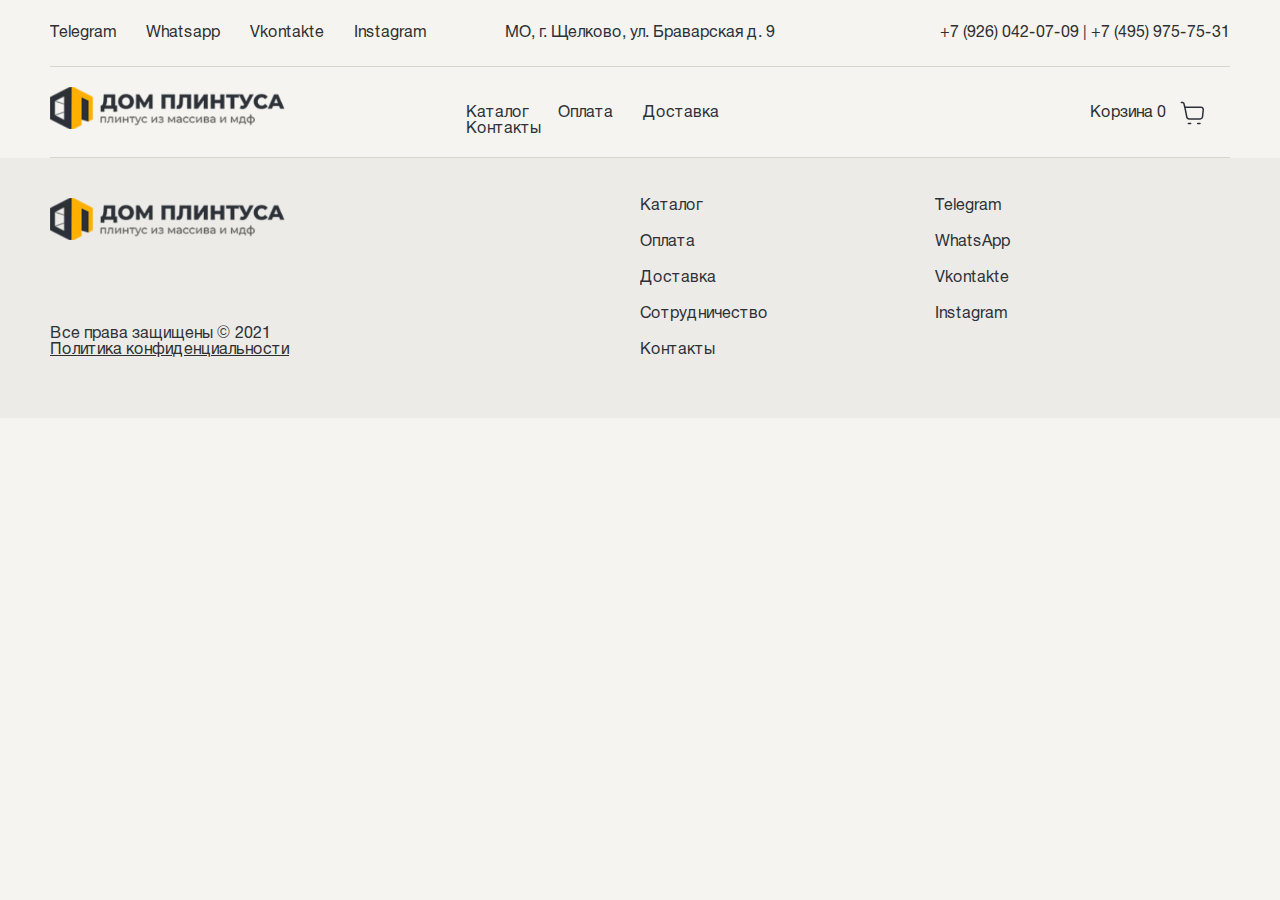
==== basket.html @ 329b051c "Начало верстки страницы корзины" ====
<!DOCTYPE html>
<html lang="ru">
<head>
    <meta charset="UTF-8">
    <meta http-equiv="X-UA-Compatible" content="IE=edge">
    <meta name="viewport" content="width=device-width, initial-scale=1.0">
    <title>Каталог</title>

    <link rel="stylesheet" href="style.css"/>

</head>
<body>

<div class="loader-frame __loading">
    <div class="loader-body">
        <div>
            <svg class="filter" version="1.1">
                <defs>
                    <filter id="gooeyness">
                        <feGaussianBlur in="SourceGraphic" stdDeviation="10" result="blur" />
                        <feColorMatrix in="blur" mode="matrix"
                            values="1 0 0 0 0  0 1 0 0 0  0 0 1 0 0  0 0 0 20 -10" result="gooeyness" />
                        <feComposite in="SourceGraphic" in2="gooeyness" operator="atop" />
                    </filter>
                </defs>
            </svg>
            <div class="dots">
                <div class="dot mainDot"></div>
                <div class="dot"></div>
                <div class="dot"></div>
                <div class="dot"></div>
                <div class="dot"></div>
            </div>
        </div>
    </div>
</div>

<div class = "overlay"></div>

<div class="popup popup-sale">
    <a class="close1" href="#"></a>
    <div id = "form">
        <p class="head">Купить в один клик</p>
        <div class="wrap">
            <div class="left">
                <p class="remark">Заполните данные для заказа</p>
                <form action="" method = "POST">
                    <input type="text" placeholder="Имя*"/>
                    <input type="text" placeholder="E-mail*"/>
                    <input type="text" class = "phone" placeholder="Телефон*"/>
                    <textarea placeholder="Сообщение"></textarea>
                    <label id = "checklabel" for="check">
                        <input id = "check" type="checkbox" />
                        <p>*Я согласен на обработку персональных данных</p>
                    </label>
                    <a id = "saleOneClick" href="javascript:void(0);" class = "submit">Купить в 1 клик</a>
                </form>
            </div>
            <div class="right">
                <img id = "rotate1" class = "circle" src="images/circle1.svg" alt=""/>
                <div class="card">
                    <img src="images/tovar.jpg" alt=""/>
                    <p class="name">Плинтус из дуба венера</p>
                    <p class="price">От 550,00 Р</p>
                </div>
            </div>
        </div>
    </div>
    <div id = "confirm">
        <div class="wrap">
            <div class="left">
                <p class="head">Заявка принята</p>
                <p class="remark">Заполните данные для заказа</p>
            </div>
            <div class="right">
                <img id = "rotate2" class = "circle" src="images/circle1.svg" alt=""/>
                <div class="card">
                    <img src="images/tovar.jpg" alt=""/>
                    <p class="name">Плинтус из дуба венера</p>
                    <p class="price">От 550,00 Р</p>
                </div>
            </div>
        </div>    
    </div>
</div>

<div class="float__menu">
    <div class="top">
        <div class="left">
            <a href="/" class="logo"></a>
        </div>    
        <div class="right">
            <div class="smallBasket">
                <a href=""><span id = "basketCnt1" class = "basketCnt">0</span></a>
            </div>
            <button id = "hideMenu" class = "menu__mob"></button>
        </div>
    </div>
    <div class="bottom">
        <ul>
            <li><a href="">Каталог</a></li>
            <li><a href="">Оплата</a></li>
            <li><a href="">Доставка</a></li>
            <li><a href="">Контакты</a></li>
        </ul>
        <ul>
            <li><a href="">Telegram</a></li>
            <li><a href="">WhatsApp</a></li>
            <li><a href="">Vkontakte</a></li>
            <li><a href="">Instagram</a></li>
        </ul>
        <div class="contacts">
            <p>МО, г. Щелково, ул. Браварская д. 9</p>
            <a href="tel:+79260420709">+7 (926) 042-07-09</a>
            <a href="tel:+74959757531">+7 (495) 975-75-31</a>
        </div>
    </div>
</div>

<header class="header">
    <div class="top">
        <div class="container">
            <div class="left">
                <ul>
                    <li><a href="">Telegram</a></li>
                    <li><a href="">Whatsapp</a></li>
                    <li><a href="">Vkontakte</a></li>
                    <li><a href="">Instagram</a></li>
                </ul>
            </div>
            <div class="center">
                <p>МО, г. Щелково, ул. Браварская д. 9</p>
            </div>
            <div class="right">
                <p><a href="tel:+79260420709">+7 (926) 042-07-09</a>  |  <a href = "tel:+74959757531">+7 (495) 975-75-31</a></p>
            </div>
        </div>
    </div>
    <div class="bottom">
        <div class="container">
            <div class="left"><a href="/"></a></div>
            <div class="center">
                <ul>
                    <li><a href="">Каталог</a></li>
                    <li><a href="">Оплата</a></li>
                    <li><a href="">Доставка</a></li>
                    <li><a href="">Контакты</a></li>
                </ul>
            </div>
            <div class="right">
                <button id = "showMenu" class = "menu__mob"></button>
                <div class="smallBasket">
                    <a href=""><span class = "basketAnc">Корзина</span> <span id = "basketCnt" class = "basketCnt">0</span></a>
                </div>
            </div>
        </div>
    </div>
</header>   

<footer class="footer">
    <div class="container">
        <div class="left">
            <a class = "logo" href=""></a>
            <p>Все права защищены &copy; 2021<a href = "">Политика конфиденциальности</a></p>
        </div>
        <div class="right">
            <ul>
                <li><a href="">Каталог</a></li>
                <li><a href="">Оплата</a></li>
                <li><a href="">Доставка</a></li>
                <li><a href="">Сотрудничество</a></li>
                <li><a href="">Контакты</a></li>
            </ul>
            <ul>
                <li><a href="">Telegram</a></li>
                <li><a href="">WhatsApp</a></li>
                <li><a href="">Vkontakte</a></li>
                <li><a href="">Instagram</a></li>
            </ul>
        </div>
    </div>
</footer>

<script type = "text/javascript">
    const btnShow = document.getElementById('showMenu')
    const btnHide = document.getElementById('hideMenu')
    const menu = document.querySelector('.float__menu')

    btnShow.addEventListener('click',function(){
        menu.style.left = '0'
    })

    btnHide.addEventListener('click',function(){
        menu.style.left = '-100%'
    })
    /*--------------------------------------------*/

    window.addEventListener("load", function () {
        document.querySelector('.loader-frame').classList.remove('__loading')
    })


</script>

</body>
</html>
---- style.css ----
@font-face{font-family:'HelveticaNeueCyrRoman';src:url(fonts/HelveticaNeueCyr-Roman.eot);src:local('HelveticaNeueCyrRoman'),url(fonts/HelveticaNeueCyr-Roman.eot?#iefix) format('embedded-opentype'),url(fonts/HelveticaNeueCyr-Roman.woff) format('woff'),url(fonts/HelveticaNeueCyr-Roman.ttf) format('truetype');font-weight:500;font-style:normal;font-display:swap}*{margin:0;padding:0}button:focus,input:focus,select,textarea:focus{outline:0}a,abbr,acronym,address,applet,article,aside,audio,big,blockquote,body,canvas,caption,center,cite,code,dd,del,details,dfn,div,dl,dt,em,embed,fieldset,figcaption,figure,footer,form,h1,h2,h3,h4,h5,h6,header,hgroup,html,i,iframe,img,ins,kbd,label,legend,li,mark,menu,nav,object,ol,output,p,pre,q,ruby,s,samp,section,small,span,strike,strong,sub,summary,table,tbody,td,tfoot,th,thead,time,tr,tt,u,ul,var,video{margin:0;padding:0;border:0;font:inherit;vertical-align:baseline;text-shadow:none}body{line-height:1;font-family:'HelveticaNeueCyrRoman';color:#2c3138;font-size:14px;background-color:#f5f4f0}.catalog .wrap .left .filterItem .mwrap label.active a,.offer .right img,article,aside,details,figcaption,figure,footer,header,hgroup,menu,nav,section{display:block}a,blockquote,button,div,img,input,select,textarea{box-sizing:border-box}a,a:hover{color:#2f2f2f;text-decoration:none}ol,ul{list-style:none}blockquote,q{quotes:none}blockquote:after,blockquote:before,q:after,q:before{content:none}table{border-collapse:collapse;border-spacing:0}.clear{clear:both}.container,.loader-frame{overflow:hidden;width:100%}.container{max-width:1340px;margin:0 auto;position:relative}.loader-frame.__loading{opacity:1;visibility:visible}.loader-frame{opacity:0;visibility:hidden;position:fixed;top:0;left:0;z-index:9999;height:100vh;transition:.25s opacity,.25s visibility}.loader-body{width:100%;height:100%;display:flex;align-items:center;justify-content:center;background-color:#273142}.filter{position:absolute;visibility:hidden}.loader-body .dots{-webkit-filter:url(#gooeyness);filter:url(#gooeyness);padding:30px}.dots{flex-grow:1;border-bottom:2px dotted #273142;margin:0 2px}.dot:first-child{-webkit-animation:FirstDot 3s infinite;animation:FirstDot 3s infinite}.dot{background:#fff;border-radius:50%;display:inline-block;margin:0 10px;width:32px;height:32px}.dot:nth-child(2){-webkit-animation:SecondDot 3s infinite;animation:SecondDot 3s infinite}.dot:nth-child(3){-webkit-animation:ThirdDot 3s infinite;animation:ThirdDot 3s infinite}.dot:nth-child(4){-webkit-animation:FourthDot 3s infinite;animation:FourthDot 3s infinite}.dot:nth-child(5){-webkit-animation:FifthDot 3s infinite;animation:FifthDot 3s infinite}.header{padding:0 50px}.header .top{padding:25px 0;border-bottom:1px solid #d9d6c9}.header .bottom .center,.header .bottom .left,.header .bottom .right,.header .top .center,.header .top .left,.header .top .right{float:left;width:33.33333333%}.header .top .left ul{overflow:hidden}.header .bottom .center ul li,.header .top .left ul li{float:left;margin-right:30px}.header .bottom .center ul li:last-child,.header .top .left ul li:last-child,.section__2 .left .reviews ul li:last-child{margin-right:0}.header .top .left ul li a,.header .top .right p a,.popup .wrap .left .label p{font-size:16px}.header .top .center p{font-size:16px;text-align:center}.header .top .right p{float:right;font-size:16px}.header .bottom{padding:20px 0;border-bottom:1px solid #d9d6c9}.float__menu .top .left a,.footer .left .logo,.header .bottom .left a,.header .bottom .right button{display:block;width:235px;height:42px;background-image:url(images/logo.svg);background-repeat:no-repeat;background-size:cover}.header .bottom .center ul{overflow:hidden;width:348px;margin:18px auto 0}.footer .right ul li a,.header .bottom .center ul li a{font-size:16px;color:#2c3138}.footer .left p a,.footer .right ul li a:hover,.header .bottom .center ul li a:hover{text-decoration:underline}.header .bottom .right .smallBasket{float:right;margin-top:14px;margin-right:25px}.float__menu .top .right .smallBasket a,.header .bottom .right .smallBasket a{display:block;font-size:16px;background-image:url(images/basket.svg);background-repeat:no-repeat;background-position:right center;padding:4px 39px 4px 0}.header .bottom .right button{display:none;float:right;width:23px;height:16px;background-image:url(images/menu.svg);border:0;margin-top:4px;cursor:pointer}.footer{padding:40px 50px;background-color:#ecebe7}.footer .left,.footer .right,.footer .right ul{float:left;width:50%}.footer .left .logo{margin-bottom:86px}.footer .left p{color:#2c3138;font-size:16px}.footer .left p a{display:block}.footer .left p a:hover{text-decoration:none}.footer .right{overflow:hidden}.footer .right ul li{margin-bottom:20px}.float__menu{position:fixed;z-index:100;width:100%;height:100%;background-color:#f5f4f0;padding:0 15px;transition-property:left;transition-duration:.3s;left:-100%}.float__menu .top{padding:15px 0;border-bottom:1px solid #d9d6c9;overflow:hidden}.float__menu .top .left{float:left}.float__menu .top .left a{width:142px;height:25px}.float__menu .top .right{float:right;overflow:hidden}.float__menu .top .right .smallBasket{float:left;margin-right:32px}.float__menu .top .right .smallBasket a{width:25px;height:21px;position:relative}.float__menu .top .right .smallBasket a .basketCnt{display:block;position:absolute;width:12px;height:12px;border-radius:50%;background-color:#ffaf00;font-size:12px;text-align:center;line-height:12px;top:0;right:0}.float__menu .top .right .menu__mob{display:block;float:right;width:15px;height:15px;background-image:url(images/cross.svg);background-size:cover;background-color:unset;border:0;margin-top:4px;cursor:pointer}.float__menu .bottom{padding:5px 0}.float__menu .bottom ul{padding:25px 0;border-bottom:1px solid #d9d6c9}.float__menu .bottom ul li{margin-bottom:25px}.catalog .head .sort ul li:last-child,.catalog .wrap .right .list .item .prop li:last-child,.float__menu .bottom ul li:last-child{margin-bottom:0}.float__menu .bottom .contacts{margin-top:25px;padding-left:0}.float__menu .bottom .contacts p{margin-bottom:22px}.float__menu .bottom .contacts a{display:block;margin-bottom:22px}.section__1{padding:60px 0 139px}.section__1 .top{margin-bottom:27px;padding:0 50px}.section__1 .top h1,.section__2 .left h2{text-transform:uppercase;font-size:70px;font-weight:600;margin-bottom:26px}.section__1 .top .painting{float:right;overflow:hidden}.section__1 .top .painting p{float:left;font-size:24px;margin-right:65px;margin-top:16px}.section__1 .top .painting a,.section__3 .item .wrap .right a{display:block;float:left;font-weight:700;font-size:24px;padding:20px 0 20px 82px;position:relative}.section__1 .top .painting a:before,.section__2 .right .goto:before{content:"";background-image:url(images/toright.svg);background-repeat:no-repeat;background-position:center;width:62px;height:62px;border-radius:50%;left:0;top:0;position:absolute;transition:.3s all;border:1px solid #2c3138}.offer .left a:hover:before,.popup .wrap .left .submit:hover:before,.section__1 .top .painting a:hover:before,.section__2 .right .goto:hover:before,.section__3 .item .wrap .right a:hover:before{background-image:url(images/totop.svg);transform:rotate(-45deg);-webkit-transform:rotate(-45deg);-moz-transform:rotate(-45deg);-ms-transform:rotate(-45deg);-o-transform:rotate(-45deg);border:1px solid #ffaf00;background-color:#ffaf00}.section__1 .bottom{overflow:hidden;padding:0 50px}.label,.section__1 .bottom .left,.section__2 .left .reviews{overflow:hidden}.section__1 .bottom .left .item{float:left;padding-right:50px}.buttons a,.catalog .wrap .right .list .item img,.section__1 .bottom .left .item img,.section__2 .right .wrap img,.section__3 .item .wrap .left img{display:block;width:100%}.section__1 .bottom .left .item.item1{width:30%}.section__1 .bottom .left .item.item2{width:20%}.section__1 .bottom .left .item.item3{width:50%;padding-right:0}.label{font-size:16px;text-transform:uppercase;position:relative;background-image:url(images/grayline.svg);background-repeat:no-repeat;background-position:200px center;background-size:0 1px;transition:2.5s all;margin-bottom:80px}.section__2{margin-bottom:120px}.section__2 .left{float:left;width:50%;padding-right:35px}.section__2 .left h2{font-size:48px;margin-bottom:50px}.section__2 .left p{font-size:18px;line-height:1.5;margin-bottom:40px}.section__2 .left .reviews ul{margin-right:15px;overflow:hidden;float:left;margin-top:5px}.section__2 .left .reviews ul li{float:left;width:22px;height:22px;margin-right:8px;background-image:url(images/star.svg);background-repeat:no-repeat;background-size:cover}.section__2 .left .reviews .count{float:left;width:35px;height:35px;border:1px solid #2c3138;border-radius:50%;text-align:center;font-size:16px;font-weight:600;line-height:34px;margin-right:15px}.section__2 .left .reviews .creviews{float:left;font-size:16px;margin-top:6px}.section__2 .right{float:left;width:50%;padding-left:100px}.section__2 .right .wrap{position:relative;margin-bottom:40px}.section__2 .right .wrap .shadow{position:absolute;z-index:10;width:100%;height:100%;background:#2c3138;opacity:.3}.section__2 .right .wrap .play{width:86px;height:86px;display:block;top:50%;margin-top:-43px;left:50%;margin-left:-43px;position:absolute;z-index:11;background-color:#fff;font-size:14px;border-radius:50%;text-align:center;line-height:86px;transition:.5s all}.section__2 .right .wrap .play:hover{background-color:#ffaf00;text-decoration:underline}.section__2 .right .goto{display:block;float:left;font-weight:700;font-size:24px;padding:20px 0 20px 82px;position:relative;width:240px}.section__2,.section__3{padding:0 50px}.section__3 .item{overflow:hidden;margin-bottom:120px}.catalog .head h1,.section__2 .right .wrap .play,.section__3 .item h3{text-transform:uppercase;font-weight:700}.section__3 .item h3{margin-bottom:70px;font-size:48px}.section__3 .item .wrap{display:flex;flex-wrap:wrap}.section__3 .item .wrap .left{order:1;display:flex;width:50%}.section__3 .item .wrap .right{order:2;display:flex-root;width:50%;padding-left:290px}.section__3 .item .wrap .right .text{font-size:18px;line-height:1.5;margin-bottom:20px}.contacts .left .phone,.section__3 .item .wrap .right .price{font-weight:700;font-size:18px;margin-bottom:50px}.popup .wrap .left .submit:before,.section__3 .item .wrap .right a:before{content:"";background-image:url(images/toright.svg);background-repeat:no-repeat;background-position:center;width:62px;height:62px;border-radius:50%;left:0;top:0;position:absolute;transition:.3s all;border:1px solid #2c3138}.section__3 .item .wrap.wrap__revert .left{order:2;padding-left:114px}.section__3 .item .wrap.wrap__revert .right{order:1;padding-left:0;padding-right:290px}.contacts{padding-bottom:80px}.contacts .left{float:left;width:50%;position:relative;padding-left:275px}.contacts .left .phone{display:block;margin-bottom:21px}.contacts .left .email{font-size:18px;margin-top:33px;display:block;margin-bottom:12px}.contacts .left .addr{font-size:18px;margin-bottom:3px}.contacts .left .time{font-size:18px}.contacts .left .float__block{margin-top:166px;width:350px;height:200px;position:relative;padding:17px 0;left:-275px}.contacts .left .float__block .img{height:100%;position:relative;z-index:1;display:block}.contacts .left .float__block .circle{position:absolute;right:0;z-index:0;top:0;display:block}.contacts .right,.popup .wrap .left{float:left;width:50%}.contacts .right div{height:573px}.buttons{padding:80px 50px}.buttons a{width:270px;text-align:center;padding:10px 0;color:#fff;background-color:#ffaf00}.overlay,.popup{display:none;width:100%;z-index:999}.overlay{height:100%;background:rgba(0,0,0,.6);position:fixed;top:0}.popup{max-width:1170px;top:100px;left:100px;background-color:#f5f4f0;position:absolute;padding:74px 50px}.popup .head{font-size:36px;text-transform:uppercase;font-weight:700;margin-bottom:15px}.popup .remark{font-size:18px;margin-bottom:62px}.popup .wrap{overflow:hidden}.popup .wrap .left{padding-right:100px}.popup .wrap .left input[type=text]{display:block;width:100%;border:0;border-bottom:1px solid #000;padding:15px 0;font-size:16px;background-color:unset}.popup .wrap .left input[type=checkbox]{display:none}.popup .wrap .left textarea{padding:15px 0;border:0;background-color:unset;font-size:16px;font-family:'HelveticaNeueCyrRoman';resize:none;height:90px;border-bottom:1px solid #000;margin-bottom:20px;width:100%}.popup .wrap .left .label{display:block;padding-left:37px;cursor:pointer}.offer .left a,.popup .wrap .left .submit{display:block;float:left;font-weight:700;font-size:24px;padding:20px 0 20px 82px;position:relative}.popup .wrap .right{width:50%;float:left;overflow:hidden;position:relative;padding-top:70px;padding-bottom:70px}.popup .wrap .right .card{width:312px;float:right;position:relative;z-index:1}.popup .wrap .right .card img{display:block;width:100%;margin-bottom:20px}.popup .wrap .right .card .name{font-size:14px;text-transform:uppercase;margin-bottom:8px}.popup .wrap .right .card .price{font-weight:700;font-size:16px}.popup .wrap .right .circle{position:absolute;left:125px;z-index:0;top:142px;display:block}#checklabel,.popup .close1{display:block;background-repeat:no-repeat;cursor:pointer}#checklabel{padding-left:37px;background-position:left center;margin-bottom:40px;background-image:url(images/uncheck.svg)}#checklabel p{padding:3px 0}#checklabel.checked{background-image:url(images/check.svg)}.popup .close1{position:absolute;background-image:url(images/close.svg);background-size:cover;background-color:unset;border:0;top:42px;right:42px;font-size:32px;color:#fff;width:20px;height:20px}#confirm,.catalog .wrap .left .filterItem .checkboxlist label input,.catalog .wrap .left .filterItem .mwrap label input{display:none}#confirm .head{margin-top:150px}.catalog{padding:40px 0 120px}.catalog .breadcrumbs{overflow:hidden;margin-bottom:35px}.catalog .breadcrumbs li{float:left;margin-right:4px;font-size:16px}#checklabel p,.catalog .breadcrumbs li a{font-size:16px}.catalog .head{overflow:hidden;padding-bottom:64px}.catalog .head h1{float:left;font-size:70px}.catalog .head .sort{float:right;position:relative;margin-top:47px}.catalog .head .sort .selectSort{padding-right:37px;background-image:url(images/select.svg);background-repeat:no-repeat;background-position:right center}.catalog .head .sort ul{box-shadow:0 0 5px #ccc;padding:5px;position:absolute;margin-top:10px;display:none;transition:.5s all}.catalog .head .sort ul li{margin-bottom:10px}.catalog .head .sort .selectSort,.catalog .head .sort ul li a{font-size:14px;text-transform:uppercase}.catalog .wrap .left{float:left;width:22%;padding-right:49px}.catalog .wrap .left .filterItem{margin-bottom:30px}.catalog .wrap .left .filterItem .filterItemName{text-transform:unset;background-image:url(images/lineblack.svg);font-size:16px;background-repeat:no-repeat;background-position:95px center;background-size:1000 1px;transition:2.5s all;margin-bottom:30px}.catalog .wrap,.catalog .wrap .left .filterItem .mwrap{overflow:hidden}.catalog .wrap .left .filterItem .mwrap label{display:block;float:left;overflow:hidden;padding:13px 15px;cursor:pointer;margin-right:15px;margin-bottom:15px;border:1px solid #d9d6c9}.catalog .wrap .left .filterItem .mwrap label p{font-size:16px;float:left;margin-right:21px}.catalog .wrap .left .filterItem .mwrap label a{display:none;width:8px;height:8px;background-image:url(images/reset.svg);background-repeat:no-repeat;background-size:cover;float:left;margin-top:5px}.catalog .wrap .left .filterItem .mwrap label.active{background-color:#2c3138;border-radius:2px;border:1px solid #2c3138}.catalog .wrap .left .filterItem .mwrap label.active p{color:#fff}.catalog .wrap .left .filterItem .inputbox{overflow:hidden;background-image:url(images/tire.svg);background-repeat:no-repeat;background-position:center;margin-bottom:39px}.catalog .wrap .left .filterItem .inputbox input{display:block;width:115px;height:40px;border:1px solid #d9d6c9;border-radius:2px;padding:13px 15px;font-size:16px}.catalog .wrap .left .filterItem .inputbox input:first-child{float:left}.catalog .wrap .left .filterItem .inputbox input:last-child{float:right}.catalog .wrap .left .filterItem .checkboxlist label{padding-left:37px;padding-top:3px;padding-bottom:3px;background-position:left top;margin-bottom:20px;background-repeat:no-repeat;background-image:url(images/uncheck.svg);background-size:22px;display:block;cursor:pointer}.catalog .wrap .left .filterItem .checkboxlist label p{font-size:16px}.catalog .wrap .left .filterItem .checkboxlist label.checked{background-image:url(images/check.svg)}.catalog .wrap .left .filterItem .checkboxlist.checkboxprofil p{overflow:hidden;margin-top:-3px}.catalog .wrap .left .filterItem .checkboxlist.checkboxprofil p img{display:block;float:left;margin-right:15px}.catalog .wrap .left .filterItem .checkboxlist.checkboxprofil p span{display:block;float:left;margin-top:4px}.catalog .wrap .left .btn{border:1px solid #d9d6c9;border-radius:2px;padding:17px;font-size:16px;cursor:pointer;display:block;width:100%;transition:.5s all}.catalog .wrap .left .btn:hover{background-color:#d9d6c9}.catalog .wrap .right{float:left;width:78%;padding-top:8px}.catalog .wrap .right .adv{overflow:hidden;padding:25px 0;border-top:1px solid #000;border-bottom:1px solid #000}.catalog .wrap .right .adv .item{float:left;width:33.33333333%;font-size:18px;padding-left:38px;background-image:url(images/adv.svg);background-repeat:no-repeat;background-position:left top;box-sizing:border-box;padding-right:50px;line-height:1.5}.catalog .wrap .right .adv .item:last-child{padding-right:0}.catalog .wrap .right .list{display:flex;flex-wrap:wrap;margin-top:35px}.catalog .wrap .right .list .item{width:33.33333333%;padding:0 25px;margin-bottom:80px;position:relative}.catalog .wrap .right .list .item .none,.catalog .wrap .right .list .item .sale{position:absolute;width:75px;height:37px;background-image:url(images/sale.svg);background-repeat:no-repeat;background-size:cover;right:25px;top:20px}.catalog .wrap .right .list .item .none{width:150px;background-image:url(images/none.svg)}.catalog .wrap .right .list .item .name{display:block;margin-top:25px;text-transform:uppercase;letter-spacing:.15em}.catalog .wrap .right .list .item .prop{margin-top:25px}.catalog .wrap .right .list .item .prop li{font-size:16px;overflow:hidden;margin-bottom:5px}.catalog .wrap .right .list .item .prop li:after{content:'..................................................';display:block;white-space:nowrap;overflow:hidden;color:#d9d6c9}.catalog .wrap .right .list .item .prop li span:first-of-type{float:left;margin-right:10px}.catalog .wrap .right .list .item .prop li span:last-of-type{float:right;margin-left:10px}.catalog .wrap .right .list .item .price{overflow:hidden;margin-top:25px}.catalog .wrap .right .list .item .price p{float:left}.catalog .wrap .right .list .item .price p.actual{font-weight:700;font-size:16px;margin-right:15px}.catalog .wrap .right .list .item .price p.old{font-size:16px;text-decoration:line-through}.catalog .wrap .right .list .item .actions{margin-top:18px;overflow:hidden}.catalog .wrap .right .list .item .actions .saleOneClick{font-size:16px;float:left;padding:4px 0}.catalog .wrap .right .list .item .actions .addToBasket{float:right;font-size:16px;padding:4px 32px 4px 0;background-image:url(images/basket.svg);background-repeat:no-repeat;background-position:right center}.offer{padding:0 50px}.offer .container{padding-bottom:180px}.offer .left,.offer .right{float:left;width:50%}.offer .left h2{font-size:48px;font-weight:700;text-transform:uppercase;margin-bottom:50px}.offer .left p{font-size:18px;line-height:1.5;margin-bottom:50px}.offer .left a:before{content:"";background-image:url(images/toright.svg);background-repeat:no-repeat;background-position:center;width:62px;height:62px;border-radius:50%;left:0;top:0;position:absolute;transition:.3s all;border:1px solid #2c3138}.offer .right{overflow:hidden}.offer .right img.img{width:310px;float:right;position:relative;z-index:1}.offer .right img.circle{position:absolute;right:210px;top:218px;z-index:0}
@media (max-width:1440px){.section__1 .top .painting{margin-right:230px}.contacts{padding:0 50px 80px}.catalog{padding-left:50px;padding-right:50px}}@media (max-width:1300px){.section__1 .top h1{font-size:48px}.contacts .left{padding-left:150px}.contacts .left .float__block{left:-150px}}@media (max-width:1213px){.header .top .left ul li{margin-right:8px}.section__3 .item .wrap.wrap__revert .right{padding-right:100px}.section__3 .item .wrap .right,.section__3 .item .wrap.wrap__revert .left{padding-left:100px}}@media (max-width:1024px){.header .bottom .left{width:50%}.header .bottom .left a{width:142px;height:25px}.header .bottom .center,.header .bottom .right .smallBasket a .basketAnc,.header .top{display:none}.header .bottom .right{float:right;width:50%}.header .bottom .right button{display:block}.footer .left .logo{width:142px;height:25px}.header .bottom .right .smallBasket{margin-top:0}.header .bottom .right .smallBasket a{width:25px;height:21px;position:relative}.header .bottom .right .smallBasket a .basketCnt{display:block;position:absolute;width:12px;height:12px;border-radius:50%;background-color:#ffaf00;font-size:12px;text-align:center;line-height:12px;top:0;right:0}.section__1{padding-top:35px;padding-bottom:70px}.section__1 .top{margin-bottom:20px}.section__1 .top h1{font-size:30px;margin-bottom:20px}.section__1 .top .painting{float:none;margin-right:0}.section__1 .top .painting p{margin-right:0;font-size:18px}.section__1 .top .painting a{float:right;font-size:18px;padding:13px 0 13px 52px}.section__1 .top .painting a:before{width:40px;height:40px}.section__1 .bottom .left{width:100%;float:none}.contacts .left .float__block,.section__1 .bottom .right{display:none}.section__1 .bottom .left .item{padding-right:25px}.section__1 .bottom .left .item:last-child{padding-right:0}.contacts .left{padding-left:0}.contacts .left,.contacts .right{float:none;width:100%}.contacts .right div{width:100%}.contacts .left{margin-bottom:35px}}@media (max-width:767px){.footer{padding:50px}.footer .left,.footer .right{float:none;width:100%}.footer .left .logo{margin-bottom:270px}.footer .right{margin-top:-218px}.footer .container{padding-bottom:38px}.section__2 .left{width:100%;float:none;padding-right:0}.section__2 .right .goto{width:360px}.section__3 .item .wrap .left{float:none;width:100%;margin-bottom:35px}.section__2 .right,.section__3 .item .wrap .right{float:none;width:100%;padding-left:0}.section__3 .item .wrap.wrap__revert .left{order:1;padding-left:0}.section__3 .item .wrap.wrap__revert .right{order:2;padding-right:0}.section__2,.section__3 .item{margin-bottom:60px}.section__2 .label{margin-bottom:40px}.popup{padding:30px}.popup .wrap .left{padding-right:20px}.popup .close1{top:20px;right:20px}.popup .head{font-size:25px}.popup .remark{margin-bottom:10px}}@media (max-width:576px){.header{padding:0}.header .bottom{padding:15px}.footer{padding:50px 15px}.footer .container{padding-bottom:78px}.footer .right ul li a{font-size:14px}.footer .left p{font-size:14px;position:absolute;bottom:0}.section__1 .bottom .left .item{float:none;width:100%;padding-right:0}.section__1 .bottom .left .item:last-child{display:none}.section__1 .bottom{padding-left:15px;padding-right:15px}.section__1 .top,.section__2,.section__3{padding:0 15px}.section__2 .left h2{font-size:29px;margin-bottom:30px;line-height:1.3}.section__2 .label{margin-bottom:50px}.section__2 .left p{font-size:16px;margin-bottom:21px}.section__2 .left .reviews ul li{margin-right:3px}.section__2 .left .reviews .count{height:33px;width:33px;font-size:15px;margin-right:6px}.section__2 .left .reviews ul{margin-right:6px}.section__2 .left .reviews .creviews{font-size:14px}.section__2 .right .wrap{margin-bottom:15px}.popup .wrap .left .submit,.section__2 .right .goto,.section__3 .item .wrap .right a{font-size:18px;padding:13px 0 13px 52px}.popup .wrap .left .submit:before,.section__2 .right .goto:before,.section__3 .item .wrap .right a:before{width:40px;height:40px}.section__2{margin-bottom:70px}.section__3 .label{font-size:12px;margin-bottom:50px}.section__3 .item h3{font-size:30px;margin-bottom:25px;line-height:1.2}.contacts .left .email,.section__3 .item .wrap .right .text{font-size:16px}.section__3 .item .wrap .right .price{margin-bottom:29px}.section__3 .item{margin-bottom:100px}.contacts{padding-left:15px;padding-right:15px;padding-bottom:50px}.contacts .right div{height:175px}.contacts .label{font-size:12px;margin-bottom:50px}.section__2 .label{font-size:12px}.contacts .left .addr{font-size:16px;margin-bottom:6px}.contacts .left .time{font-size:16px}.popup .wrap .left{float:none;width:100%}.popup .wrap .right{display:none;padding-right:0}.popup .head{font-size:18px}.popup .remark{font-size:14px}#confirm .head{margin-top:0}.section__1 .bottom .left .item.item1{width:100%;float:none}.section__1 .bottom .left .item.item2{display:none}}@media (max-width:400px){.section__1 .top .painting a{margin-top:60px}.section__1 .top .painting p{width:130px}}
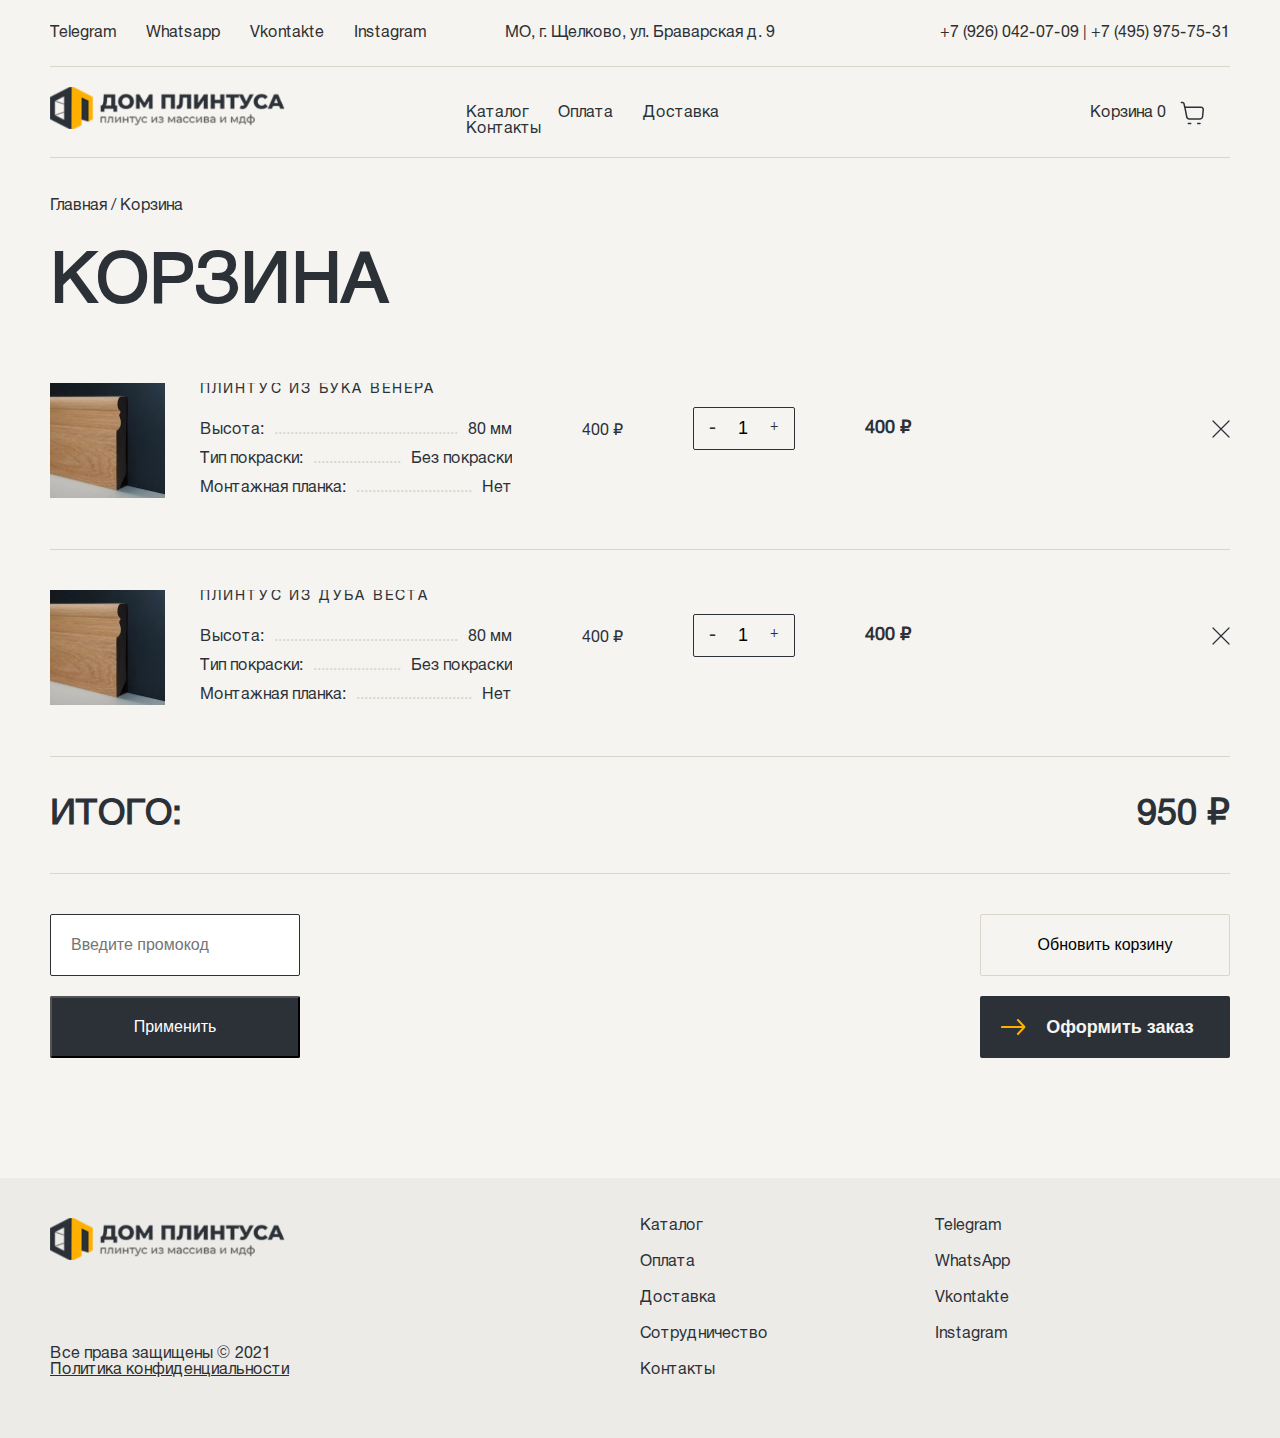
==== commit a8658335: "Сверстаны страницы корзины и оформления" ====
--- a/basket.html
+++ b/basket.html
@@ -4,7 +4,7 @@
     <meta charset="UTF-8">
     <meta http-equiv="X-UA-Compatible" content="IE=edge">
     <meta name="viewport" content="width=device-width, initial-scale=1.0">
-    <title>Каталог</title>
+    <title>Корзина</title>
 
     <link rel="stylesheet" href="style.css"/>
 
@@ -157,6 +157,75 @@
     </div>
 </header>   
 
+<section class="catalog">
+    <div class="container">
+        <ul class="breadcrumbs">
+            <li><a href="">Главная</a> <span>/</span></li>
+            <li>Корзина</li>
+        </ul>
+        <div class="clear"></div>
+        <div class="head">
+            <h1>Корзина</h1>
+        </div>
+        <div class="listBasket">
+            <div class="item">
+                <img src="images/b.jpg" alt=""/>
+                <div class="prop">
+                    <p class="name">Плинтус из бука Венера</p>
+                    <ul>
+                        <li><span>Высота:</span><span>80 мм</span></li>
+                        <li><span>Тип покраски:</span><span>Без покраски</span></li>
+                        <li><span>Монтажная планка:</span><span>Нет</span></li>
+                    </ul>
+                </div>
+                <p class="price">400 &#8381;</p>
+                <div class="count">
+                    <a class = "minus" href="">-</a>
+                    <input type="text" value = "1"/>
+                    <a class = "plus" href="">+</a>
+                </div>
+                <p class="summ">400 &#8381;</p>
+                <a href="javascript:void(0);" class="delete"></a>
+            </div>
+            <div class="item">
+                <img src="images/b.jpg" alt=""/>
+                <div class="prop">
+                    <p class="name">Плинтус из дуба веста</p>
+                    <ul>
+                        <li><span>Высота:</span><span>80 мм</span></li>
+                        <li><span>Тип покраски:</span><span>Без покраски</span></li>
+                        <li><span>Монтажная планка:</span><span>Нет</span></li>
+                    </ul>
+                </div>
+                <p class="price">400 &#8381;</p>
+                <div class="count">
+                    <a class = "minus" href="">-</a>
+                    <input type="text" value = "1"/>
+                    <a class = "plus" href="">+</a>
+                </div>
+                <p class="summ">400 &#8381;</p>
+                <a href="javascript:void(0);" class="delete"></a>
+            </div>
+        </div>
+        <div class="itog">
+            <p class = "text">ИТОГО:</p>
+            <p class="summ">950 &#8381;</p>
+        </div>
+        <div class="buttonsActions">
+            <div class="left">
+                <form action="">
+                    <input type="text" placeholder="Введите промокод"/>
+                    <input type="submit" value="Применить"/>
+                </form>
+            </div>
+            <div class="right">
+                <button class = "refresh">Обновить корзину</button>
+                <button class = "toOrder">Оформить заказ</button>
+            </div>
+        </div>
+    </div>
+</section>        
+
 <footer class="footer">
     <div class="container">
         <div class="left">
--- a/style.css
+++ b/style.css
@@ -1,2 +1,2 @@
-@font-face{font-family:'HelveticaNeueCyrRoman';src:url(fonts/HelveticaNeueCyr-Roman.eot);src:local('HelveticaNeueCyrRoman'),url(fonts/HelveticaNeueCyr-Roman.eot?#iefix) format('embedded-opentype'),url(fonts/HelveticaNeueCyr-Roman.woff) format('woff'),url(fonts/HelveticaNeueCyr-Roman.ttf) format('truetype');font-weight:500;font-style:normal;font-display:swap}*{margin:0;padding:0}button:focus,input:focus,select,textarea:focus{outline:0}a,abbr,acronym,address,applet,article,aside,audio,big,blockquote,body,canvas,caption,center,cite,code,dd,del,details,dfn,div,dl,dt,em,embed,fieldset,figcaption,figure,footer,form,h1,h2,h3,h4,h5,h6,header,hgroup,html,i,iframe,img,ins,kbd,label,legend,li,mark,menu,nav,object,ol,output,p,pre,q,ruby,s,samp,section,small,span,strike,strong,sub,summary,table,tbody,td,tfoot,th,thead,time,tr,tt,u,ul,var,video{margin:0;padding:0;border:0;font:inherit;vertical-align:baseline;text-shadow:none}body{line-height:1;font-family:'HelveticaNeueCyrRoman';color:#2c3138;font-size:14px;background-color:#f5f4f0}.catalog .wrap .left .filterItem .mwrap label.active a,.offer .right img,article,aside,details,figcaption,figure,footer,header,hgroup,menu,nav,section{display:block}a,blockquote,button,div,img,input,select,textarea{box-sizing:border-box}a,a:hover{color:#2f2f2f;text-decoration:none}ol,ul{list-style:none}blockquote,q{quotes:none}blockquote:after,blockquote:before,q:after,q:before{content:none}table{border-collapse:collapse;border-spacing:0}.clear{clear:both}.container,.loader-frame{overflow:hidden;width:100%}.container{max-width:1340px;margin:0 auto;position:relative}.loader-frame.__loading{opacity:1;visibility:visible}.loader-frame{opacity:0;visibility:hidden;position:fixed;top:0;left:0;z-index:9999;height:100vh;transition:.25s opacity,.25s visibility}.loader-body{width:100%;height:100%;display:flex;align-items:center;justify-content:center;background-color:#273142}.filter{position:absolute;visibility:hidden}.loader-body .dots{-webkit-filter:url(#gooeyness);filter:url(#gooeyness);padding:30px}.dots{flex-grow:1;border-bottom:2px dotted #273142;margin:0 2px}.dot:first-child{-webkit-animation:FirstDot 3s infinite;animation:FirstDot 3s infinite}.dot{background:#fff;border-radius:50%;display:inline-block;margin:0 10px;width:32px;height:32px}.dot:nth-child(2){-webkit-animation:SecondDot 3s infinite;animation:SecondDot 3s infinite}.dot:nth-child(3){-webkit-animation:ThirdDot 3s infinite;animation:ThirdDot 3s infinite}.dot:nth-child(4){-webkit-animation:FourthDot 3s infinite;animation:FourthDot 3s infinite}.dot:nth-child(5){-webkit-animation:FifthDot 3s infinite;animation:FifthDot 3s infinite}.header{padding:0 50px}.header .top{padding:25px 0;border-bottom:1px solid #d9d6c9}.header .bottom .center,.header .bottom .left,.header .bottom .right,.header .top .center,.header .top .left,.header .top .right{float:left;width:33.33333333%}.header .top .left ul{overflow:hidden}.header .bottom .center ul li,.header .top .left ul li{float:left;margin-right:30px}.header .bottom .center ul li:last-child,.header .top .left ul li:last-child,.section__2 .left .reviews ul li:last-child{margin-right:0}.header .top .left ul li a,.header .top .right p a,.popup .wrap .left .label p{font-size:16px}.header .top .center p{font-size:16px;text-align:center}.header .top .right p{float:right;font-size:16px}.header .bottom{padding:20px 0;border-bottom:1px solid #d9d6c9}.float__menu .top .left a,.footer .left .logo,.header .bottom .left a,.header .bottom .right button{display:block;width:235px;height:42px;background-image:url(images/logo.svg);background-repeat:no-repeat;background-size:cover}.header .bottom .center ul{overflow:hidden;width:348px;margin:18px auto 0}.footer .right ul li a,.header .bottom .center ul li a{font-size:16px;color:#2c3138}.footer .left p a,.footer .right ul li a:hover,.header .bottom .center ul li a:hover{text-decoration:underline}.header .bottom .right .smallBasket{float:right;margin-top:14px;margin-right:25px}.float__menu .top .right .smallBasket a,.header .bottom .right .smallBasket a{display:block;font-size:16px;background-image:url(images/basket.svg);background-repeat:no-repeat;background-position:right center;padding:4px 39px 4px 0}.header .bottom .right button{display:none;float:right;width:23px;height:16px;background-image:url(images/menu.svg);border:0;margin-top:4px;cursor:pointer}.footer{padding:40px 50px;background-color:#ecebe7}.footer .left,.footer .right,.footer .right ul{float:left;width:50%}.footer .left .logo{margin-bottom:86px}.footer .left p{color:#2c3138;font-size:16px}.footer .left p a{display:block}.footer .left p a:hover{text-decoration:none}.footer .right{overflow:hidden}.footer .right ul li{margin-bottom:20px}.float__menu{position:fixed;z-index:100;width:100%;height:100%;background-color:#f5f4f0;padding:0 15px;transition-property:left;transition-duration:.3s;left:-100%}.float__menu .top{padding:15px 0;border-bottom:1px solid #d9d6c9;overflow:hidden}.float__menu .top .left{float:left}.float__menu .top .left a{width:142px;height:25px}.float__menu .top .right{float:right;overflow:hidden}.float__menu .top .right .smallBasket{float:left;margin-right:32px}.float__menu .top .right .smallBasket a{width:25px;height:21px;position:relative}.float__menu .top .right .smallBasket a .basketCnt{display:block;position:absolute;width:12px;height:12px;border-radius:50%;background-color:#ffaf00;font-size:12px;text-align:center;line-height:12px;top:0;right:0}.float__menu .top .right .menu__mob{display:block;float:right;width:15px;height:15px;background-image:url(images/cross.svg);background-size:cover;background-color:unset;border:0;margin-top:4px;cursor:pointer}.float__menu .bottom{padding:5px 0}.float__menu .bottom ul{padding:25px 0;border-bottom:1px solid #d9d6c9}.float__menu .bottom ul li{margin-bottom:25px}.catalog .head .sort ul li:last-child,.catalog .wrap .right .list .item .prop li:last-child,.float__menu .bottom ul li:last-child{margin-bottom:0}.float__menu .bottom .contacts{margin-top:25px;padding-left:0}.float__menu .bottom .contacts p{margin-bottom:22px}.float__menu .bottom .contacts a{display:block;margin-bottom:22px}.section__1{padding:60px 0 139px}.section__1 .top{margin-bottom:27px;padding:0 50px}.section__1 .top h1,.section__2 .left h2{text-transform:uppercase;font-size:70px;font-weight:600;margin-bottom:26px}.section__1 .top .painting{float:right;overflow:hidden}.section__1 .top .painting p{float:left;font-size:24px;margin-right:65px;margin-top:16px}.section__1 .top .painting a,.section__3 .item .wrap .right a{display:block;float:left;font-weight:700;font-size:24px;padding:20px 0 20px 82px;position:relative}.section__1 .top .painting a:before,.section__2 .right .goto:before{content:"";background-image:url(images/toright.svg);background-repeat:no-repeat;background-position:center;width:62px;height:62px;border-radius:50%;left:0;top:0;position:absolute;transition:.3s all;border:1px solid #2c3138}.offer .left a:hover:before,.popup .wrap .left .submit:hover:before,.section__1 .top .painting a:hover:before,.section__2 .right .goto:hover:before,.section__3 .item .wrap .right a:hover:before{background-image:url(images/totop.svg);transform:rotate(-45deg);-webkit-transform:rotate(-45deg);-moz-transform:rotate(-45deg);-ms-transform:rotate(-45deg);-o-transform:rotate(-45deg);border:1px solid #ffaf00;background-color:#ffaf00}.section__1 .bottom{overflow:hidden;padding:0 50px}.label,.section__1 .bottom .left,.section__2 .left .reviews{overflow:hidden}.section__1 .bottom .left .item{float:left;padding-right:50px}.buttons a,.catalog .wrap .right .list .item img,.section__1 .bottom .left .item img,.section__2 .right .wrap img,.section__3 .item .wrap .left img{display:block;width:100%}.section__1 .bottom .left .item.item1{width:30%}.section__1 .bottom .left .item.item2{width:20%}.section__1 .bottom .left .item.item3{width:50%;padding-right:0}.label{font-size:16px;text-transform:uppercase;position:relative;background-image:url(images/grayline.svg);background-repeat:no-repeat;background-position:200px center;background-size:0 1px;transition:2.5s all;margin-bottom:80px}.section__2{margin-bottom:120px}.section__2 .left{float:left;width:50%;padding-right:35px}.section__2 .left h2{font-size:48px;margin-bottom:50px}.section__2 .left p{font-size:18px;line-height:1.5;margin-bottom:40px}.section__2 .left .reviews ul{margin-right:15px;overflow:hidden;float:left;margin-top:5px}.section__2 .left .reviews ul li{float:left;width:22px;height:22px;margin-right:8px;background-image:url(images/star.svg);background-repeat:no-repeat;background-size:cover}.section__2 .left .reviews .count{float:left;width:35px;height:35px;border:1px solid #2c3138;border-radius:50%;text-align:center;font-size:16px;font-weight:600;line-height:34px;margin-right:15px}.section__2 .left .reviews .creviews{float:left;font-size:16px;margin-top:6px}.section__2 .right{float:left;width:50%;padding-left:100px}.section__2 .right .wrap{position:relative;margin-bottom:40px}.section__2 .right .wrap .shadow{position:absolute;z-index:10;width:100%;height:100%;background:#2c3138;opacity:.3}.section__2 .right .wrap .play{width:86px;height:86px;display:block;top:50%;margin-top:-43px;left:50%;margin-left:-43px;position:absolute;z-index:11;background-color:#fff;font-size:14px;border-radius:50%;text-align:center;line-height:86px;transition:.5s all}.section__2 .right .wrap .play:hover{background-color:#ffaf00;text-decoration:underline}.section__2 .right .goto{display:block;float:left;font-weight:700;font-size:24px;padding:20px 0 20px 82px;position:relative;width:240px}.section__2,.section__3{padding:0 50px}.section__3 .item{overflow:hidden;margin-bottom:120px}.catalog .head h1,.section__2 .right .wrap .play,.section__3 .item h3{text-transform:uppercase;font-weight:700}.section__3 .item h3{margin-bottom:70px;font-size:48px}.section__3 .item .wrap{display:flex;flex-wrap:wrap}.section__3 .item .wrap .left{order:1;display:flex;width:50%}.section__3 .item .wrap .right{order:2;display:flex-root;width:50%;padding-left:290px}.section__3 .item .wrap .right .text{font-size:18px;line-height:1.5;margin-bottom:20px}.contacts .left .phone,.section__3 .item .wrap .right .price{font-weight:700;font-size:18px;margin-bottom:50px}.popup .wrap .left .submit:before,.section__3 .item .wrap .right a:before{content:"";background-image:url(images/toright.svg);background-repeat:no-repeat;background-position:center;width:62px;height:62px;border-radius:50%;left:0;top:0;position:absolute;transition:.3s all;border:1px solid #2c3138}.section__3 .item .wrap.wrap__revert .left{order:2;padding-left:114px}.section__3 .item .wrap.wrap__revert .right{order:1;padding-left:0;padding-right:290px}.contacts{padding-bottom:80px}.contacts .left{float:left;width:50%;position:relative;padding-left:275px}.contacts .left .phone{display:block;margin-bottom:21px}.contacts .left .email{font-size:18px;margin-top:33px;display:block;margin-bottom:12px}.contacts .left .addr{font-size:18px;margin-bottom:3px}.contacts .left .time{font-size:18px}.contacts .left .float__block{margin-top:166px;width:350px;height:200px;position:relative;padding:17px 0;left:-275px}.contacts .left .float__block .img{height:100%;position:relative;z-index:1;display:block}.contacts .left .float__block .circle{position:absolute;right:0;z-index:0;top:0;display:block}.contacts .right,.popup .wrap .left{float:left;width:50%}.contacts .right div{height:573px}.buttons{padding:80px 50px}.buttons a{width:270px;text-align:center;padding:10px 0;color:#fff;background-color:#ffaf00}.overlay,.popup{display:none;width:100%;z-index:999}.overlay{height:100%;background:rgba(0,0,0,.6);position:fixed;top:0}.popup{max-width:1170px;top:100px;left:100px;background-color:#f5f4f0;position:absolute;padding:74px 50px}.popup .head{font-size:36px;text-transform:uppercase;font-weight:700;margin-bottom:15px}.popup .remark{font-size:18px;margin-bottom:62px}.popup .wrap{overflow:hidden}.popup .wrap .left{padding-right:100px}.popup .wrap .left input[type=text]{display:block;width:100%;border:0;border-bottom:1px solid #000;padding:15px 0;font-size:16px;background-color:unset}.popup .wrap .left input[type=checkbox]{display:none}.popup .wrap .left textarea{padding:15px 0;border:0;background-color:unset;font-size:16px;font-family:'HelveticaNeueCyrRoman';resize:none;height:90px;border-bottom:1px solid #000;margin-bottom:20px;width:100%}.popup .wrap .left .label{display:block;padding-left:37px;cursor:pointer}.offer .left a,.popup .wrap .left .submit{display:block;float:left;font-weight:700;font-size:24px;padding:20px 0 20px 82px;position:relative}.popup .wrap .right{width:50%;float:left;overflow:hidden;position:relative;padding-top:70px;padding-bottom:70px}.popup .wrap .right .card{width:312px;float:right;position:relative;z-index:1}.popup .wrap .right .card img{display:block;width:100%;margin-bottom:20px}.popup .wrap .right .card .name{font-size:14px;text-transform:uppercase;margin-bottom:8px}.popup .wrap .right .card .price{font-weight:700;font-size:16px}.popup .wrap .right .circle{position:absolute;left:125px;z-index:0;top:142px;display:block}#checklabel,.popup .close1{display:block;background-repeat:no-repeat;cursor:pointer}#checklabel{padding-left:37px;background-position:left center;margin-bottom:40px;background-image:url(images/uncheck.svg)}#checklabel p{padding:3px 0}#checklabel.checked{background-image:url(images/check.svg)}.popup .close1{position:absolute;background-image:url(images/close.svg);background-size:cover;background-color:unset;border:0;top:42px;right:42px;font-size:32px;color:#fff;width:20px;height:20px}#confirm,.catalog .wrap .left .filterItem .checkboxlist label input,.catalog .wrap .left .filterItem .mwrap label input{display:none}#confirm .head{margin-top:150px}.catalog{padding:40px 0 120px}.catalog .breadcrumbs{overflow:hidden;margin-bottom:35px}.catalog .breadcrumbs li{float:left;margin-right:4px;font-size:16px}#checklabel p,.catalog .breadcrumbs li a{font-size:16px}.catalog .head{overflow:hidden;padding-bottom:64px}.catalog .head h1{float:left;font-size:70px}.catalog .head .sort{float:right;position:relative;margin-top:47px}.catalog .head .sort .selectSort{padding-right:37px;background-image:url(images/select.svg);background-repeat:no-repeat;background-position:right center}.catalog .head .sort ul{box-shadow:0 0 5px #ccc;padding:5px;position:absolute;margin-top:10px;display:none;transition:.5s all}.catalog .head .sort ul li{margin-bottom:10px}.catalog .head .sort .selectSort,.catalog .head .sort ul li a{font-size:14px;text-transform:uppercase}.catalog .wrap .left{float:left;width:22%;padding-right:49px}.catalog .wrap .left .filterItem{margin-bottom:30px}.catalog .wrap .left .filterItem .filterItemName{text-transform:unset;background-image:url(images/lineblack.svg);font-size:16px;background-repeat:no-repeat;background-position:95px center;background-size:1000 1px;transition:2.5s all;margin-bottom:30px}.catalog .wrap,.catalog .wrap .left .filterItem .mwrap{overflow:hidden}.catalog .wrap .left .filterItem .mwrap label{display:block;float:left;overflow:hidden;padding:13px 15px;cursor:pointer;margin-right:15px;margin-bottom:15px;border:1px solid #d9d6c9}.catalog .wrap .left .filterItem .mwrap label p{font-size:16px;float:left;margin-right:21px}.catalog .wrap .left .filterItem .mwrap label a{display:none;width:8px;height:8px;background-image:url(images/reset.svg);background-repeat:no-repeat;background-size:cover;float:left;margin-top:5px}.catalog .wrap .left .filterItem .mwrap label.active{background-color:#2c3138;border-radius:2px;border:1px solid #2c3138}.catalog .wrap .left .filterItem .mwrap label.active p{color:#fff}.catalog .wrap .left .filterItem .inputbox{overflow:hidden;background-image:url(images/tire.svg);background-repeat:no-repeat;background-position:center;margin-bottom:39px}.catalog .wrap .left .filterItem .inputbox input{display:block;width:115px;height:40px;border:1px solid #d9d6c9;border-radius:2px;padding:13px 15px;font-size:16px}.catalog .wrap .left .filterItem .inputbox input:first-child{float:left}.catalog .wrap .left .filterItem .inputbox input:last-child{float:right}.catalog .wrap .left .filterItem .checkboxlist label{padding-left:37px;padding-top:3px;padding-bottom:3px;background-position:left top;margin-bottom:20px;background-repeat:no-repeat;background-image:url(images/uncheck.svg);background-size:22px;display:block;cursor:pointer}.catalog .wrap .left .filterItem .checkboxlist label p{font-size:16px}.catalog .wrap .left .filterItem .checkboxlist label.checked{background-image:url(images/check.svg)}.catalog .wrap .left .filterItem .checkboxlist.checkboxprofil p{overflow:hidden;margin-top:-3px}.catalog .wrap .left .filterItem .checkboxlist.checkboxprofil p img{display:block;float:left;margin-right:15px}.catalog .wrap .left .filterItem .checkboxlist.checkboxprofil p span{display:block;float:left;margin-top:4px}.catalog .wrap .left .btn{border:1px solid #d9d6c9;border-radius:2px;padding:17px;font-size:16px;cursor:pointer;display:block;width:100%;transition:.5s all}.catalog .wrap .left .btn:hover{background-color:#d9d6c9}.catalog .wrap .right{float:left;width:78%;padding-top:8px}.catalog .wrap .right .adv{overflow:hidden;padding:25px 0;border-top:1px solid #000;border-bottom:1px solid #000}.catalog .wrap .right .adv .item{float:left;width:33.33333333%;font-size:18px;padding-left:38px;background-image:url(images/adv.svg);background-repeat:no-repeat;background-position:left top;box-sizing:border-box;padding-right:50px;line-height:1.5}.catalog .wrap .right .adv .item:last-child{padding-right:0}.catalog .wrap .right .list{display:flex;flex-wrap:wrap;margin-top:35px}.catalog .wrap .right .list .item{width:33.33333333%;padding:0 25px;margin-bottom:80px;position:relative}.catalog .wrap .right .list .item .none,.catalog .wrap .right .list .item .sale{position:absolute;width:75px;height:37px;background-image:url(images/sale.svg);background-repeat:no-repeat;background-size:cover;right:25px;top:20px}.catalog .wrap .right .list .item .none{width:150px;background-image:url(images/none.svg)}.catalog .wrap .right .list .item .name{display:block;margin-top:25px;text-transform:uppercase;letter-spacing:.15em}.catalog .wrap .right .list .item .prop{margin-top:25px}.catalog .wrap .right .list .item .prop li{font-size:16px;overflow:hidden;margin-bottom:5px}.catalog .wrap .right .list .item .prop li:after{content:'..................................................';display:block;white-space:nowrap;overflow:hidden;color:#d9d6c9}.catalog .wrap .right .list .item .prop li span:first-of-type{float:left;margin-right:10px}.catalog .wrap .right .list .item .prop li span:last-of-type{float:right;margin-left:10px}.catalog .wrap .right .list .item .price{overflow:hidden;margin-top:25px}.catalog .wrap .right .list .item .price p{float:left}.catalog .wrap .right .list .item .price p.actual{font-weight:700;font-size:16px;margin-right:15px}.catalog .wrap .right .list .item .price p.old{font-size:16px;text-decoration:line-through}.catalog .wrap .right .list .item .actions{margin-top:18px;overflow:hidden}.catalog .wrap .right .list .item .actions .saleOneClick{font-size:16px;float:left;padding:4px 0}.catalog .wrap .right .list .item .actions .addToBasket{float:right;font-size:16px;padding:4px 32px 4px 0;background-image:url(images/basket.svg);background-repeat:no-repeat;background-position:right center}.offer{padding:0 50px}.offer .container{padding-bottom:180px}.offer .left,.offer .right{float:left;width:50%}.offer .left h2{font-size:48px;font-weight:700;text-transform:uppercase;margin-bottom:50px}.offer .left p{font-size:18px;line-height:1.5;margin-bottom:50px}.offer .left a:before{content:"";background-image:url(images/toright.svg);background-repeat:no-repeat;background-position:center;width:62px;height:62px;border-radius:50%;left:0;top:0;position:absolute;transition:.3s all;border:1px solid #2c3138}.offer .right{overflow:hidden}.offer .right img.img{width:310px;float:right;position:relative;z-index:1}.offer .right img.circle{position:absolute;right:210px;top:218px;z-index:0}
-@media (max-width:1440px){.section__1 .top .painting{margin-right:230px}.contacts{padding:0 50px 80px}.catalog{padding-left:50px;padding-right:50px}}@media (max-width:1300px){.section__1 .top h1{font-size:48px}.contacts .left{padding-left:150px}.contacts .left .float__block{left:-150px}}@media (max-width:1213px){.header .top .left ul li{margin-right:8px}.section__3 .item .wrap.wrap__revert .right{padding-right:100px}.section__3 .item .wrap .right,.section__3 .item .wrap.wrap__revert .left{padding-left:100px}}@media (max-width:1024px){.header .bottom .left{width:50%}.header .bottom .left a{width:142px;height:25px}.header .bottom .center,.header .bottom .right .smallBasket a .basketAnc,.header .top{display:none}.header .bottom .right{float:right;width:50%}.header .bottom .right button{display:block}.footer .left .logo{width:142px;height:25px}.header .bottom .right .smallBasket{margin-top:0}.header .bottom .right .smallBasket a{width:25px;height:21px;position:relative}.header .bottom .right .smallBasket a .basketCnt{display:block;position:absolute;width:12px;height:12px;border-radius:50%;background-color:#ffaf00;font-size:12px;text-align:center;line-height:12px;top:0;right:0}.section__1{padding-top:35px;padding-bottom:70px}.section__1 .top{margin-bottom:20px}.section__1 .top h1{font-size:30px;margin-bottom:20px}.section__1 .top .painting{float:none;margin-right:0}.section__1 .top .painting p{margin-right:0;font-size:18px}.section__1 .top .painting a{float:right;font-size:18px;padding:13px 0 13px 52px}.section__1 .top .painting a:before{width:40px;height:40px}.section__1 .bottom .left{width:100%;float:none}.contacts .left .float__block,.section__1 .bottom .right{display:none}.section__1 .bottom .left .item{padding-right:25px}.section__1 .bottom .left .item:last-child{padding-right:0}.contacts .left{padding-left:0}.contacts .left,.contacts .right{float:none;width:100%}.contacts .right div{width:100%}.contacts .left{margin-bottom:35px}}@media (max-width:767px){.footer{padding:50px}.footer .left,.footer .right{float:none;width:100%}.footer .left .logo{margin-bottom:270px}.footer .right{margin-top:-218px}.footer .container{padding-bottom:38px}.section__2 .left{width:100%;float:none;padding-right:0}.section__2 .right .goto{width:360px}.section__3 .item .wrap .left{float:none;width:100%;margin-bottom:35px}.section__2 .right,.section__3 .item .wrap .right{float:none;width:100%;padding-left:0}.section__3 .item .wrap.wrap__revert .left{order:1;padding-left:0}.section__3 .item .wrap.wrap__revert .right{order:2;padding-right:0}.section__2,.section__3 .item{margin-bottom:60px}.section__2 .label{margin-bottom:40px}.popup{padding:30px}.popup .wrap .left{padding-right:20px}.popup .close1{top:20px;right:20px}.popup .head{font-size:25px}.popup .remark{margin-bottom:10px}}@media (max-width:576px){.header{padding:0}.header .bottom{padding:15px}.footer{padding:50px 15px}.footer .container{padding-bottom:78px}.footer .right ul li a{font-size:14px}.footer .left p{font-size:14px;position:absolute;bottom:0}.section__1 .bottom .left .item{float:none;width:100%;padding-right:0}.section__1 .bottom .left .item:last-child{display:none}.section__1 .bottom{padding-left:15px;padding-right:15px}.section__1 .top,.section__2,.section__3{padding:0 15px}.section__2 .left h2{font-size:29px;margin-bottom:30px;line-height:1.3}.section__2 .label{margin-bottom:50px}.section__2 .left p{font-size:16px;margin-bottom:21px}.section__2 .left .reviews ul li{margin-right:3px}.section__2 .left .reviews .count{height:33px;width:33px;font-size:15px;margin-right:6px}.section__2 .left .reviews ul{margin-right:6px}.section__2 .left .reviews .creviews{font-size:14px}.section__2 .right .wrap{margin-bottom:15px}.popup .wrap .left .submit,.section__2 .right .goto,.section__3 .item .wrap .right a{font-size:18px;padding:13px 0 13px 52px}.popup .wrap .left .submit:before,.section__2 .right .goto:before,.section__3 .item .wrap .right a:before{width:40px;height:40px}.section__2{margin-bottom:70px}.section__3 .label{font-size:12px;margin-bottom:50px}.section__3 .item h3{font-size:30px;margin-bottom:25px;line-height:1.2}.contacts .left .email,.section__3 .item .wrap .right .text{font-size:16px}.section__3 .item .wrap .right .price{margin-bottom:29px}.section__3 .item{margin-bottom:100px}.contacts{padding-left:15px;padding-right:15px;padding-bottom:50px}.contacts .right div{height:175px}.contacts .label{font-size:12px;margin-bottom:50px}.section__2 .label{font-size:12px}.contacts .left .addr{font-size:16px;margin-bottom:6px}.contacts .left .time{font-size:16px}.popup .wrap .left{float:none;width:100%}.popup .wrap .right{display:none;padding-right:0}.popup .head{font-size:18px}.popup .remark{font-size:14px}#confirm .head{margin-top:0}.section__1 .bottom .left .item.item1{width:100%;float:none}.section__1 .bottom .left .item.item2{display:none}}@media (max-width:400px){.section__1 .top .painting a{margin-top:60px}.section__1 .top .painting p{width:130px}}
+@font-face{font-family:'HelveticaNeueCyrRoman';src:url(fonts/HelveticaNeueCyr-Roman.eot);src:local('HelveticaNeueCyrRoman'),url(fonts/HelveticaNeueCyr-Roman.eot?#iefix) format('embedded-opentype'),url(fonts/HelveticaNeueCyr-Roman.woff) format('woff'),url(fonts/HelveticaNeueCyr-Roman.ttf) format('truetype');font-weight:500;font-style:normal;font-display:swap}*{margin:0;padding:0}button:focus,input:focus,select,textarea:focus{outline:0}a,abbr,acronym,address,applet,article,aside,audio,big,blockquote,body,canvas,caption,center,cite,code,dd,del,details,dfn,div,dl,dt,em,embed,fieldset,figcaption,figure,footer,form,h1,h2,h3,h4,h5,h6,header,hgroup,html,i,iframe,img,ins,kbd,label,legend,li,mark,menu,nav,object,ol,output,p,pre,q,ruby,s,samp,section,small,span,strike,strong,sub,summary,table,tbody,td,tfoot,th,thead,time,tr,tt,u,ul,var,video{margin:0;padding:0;border:0;font:inherit;vertical-align:baseline;text-shadow:none}body{line-height:1;font-family:'HelveticaNeueCyrRoman';color:#2c3138;font-size:14px;background-color:#f5f4f0}.catalog .wrap .left .filterItem .mwrap label.active a,.offer .right img,article,aside,details,figcaption,figure,footer,header,hgroup,menu,nav,section{display:block}a,blockquote,button,div,img,input,select,textarea{box-sizing:border-box}a,a:hover{color:#2f2f2f;text-decoration:none}ol,ul{list-style:none}blockquote,q{quotes:none}blockquote:after,blockquote:before,q:after,q:before{content:none}table{border-collapse:collapse;border-spacing:0}.clear{clear:both}.container,.loader-frame{overflow:hidden;width:100%}.container{max-width:1340px;margin:0 auto;position:relative}.loader-frame.__loading{opacity:1;visibility:visible}.loader-frame{opacity:0;visibility:hidden;position:fixed;top:0;left:0;z-index:9999;height:100vh;transition:.25s opacity,.25s visibility}.loader-body{width:100%;height:100%;display:flex;align-items:center;justify-content:center;background-color:#273142}.filter{position:absolute;visibility:hidden}.loader-body .dots{-webkit-filter:url(#gooeyness);filter:url(#gooeyness);padding:30px}.dots{flex-grow:1;border-bottom:2px dotted #273142;margin:0 2px}.dot:first-child{-webkit-animation:FirstDot 3s infinite;animation:FirstDot 3s infinite}.dot{background:#fff;border-radius:50%;display:inline-block;margin:0 10px;width:32px;height:32px}.dot:nth-child(2){-webkit-animation:SecondDot 3s infinite;animation:SecondDot 3s infinite}.dot:nth-child(3){-webkit-animation:ThirdDot 3s infinite;animation:ThirdDot 3s infinite}.dot:nth-child(4){-webkit-animation:FourthDot 3s infinite;animation:FourthDot 3s infinite}.dot:nth-child(5){-webkit-animation:FifthDot 3s infinite;animation:FifthDot 3s infinite}.header{padding:0 50px}.header .top{padding:25px 0;border-bottom:1px solid #d9d6c9}.header .bottom .center,.header .bottom .left,.header .bottom .right,.header .top .center,.header .top .left,.header .top .right{float:left;width:33.33333333%}.header .top .left ul{overflow:hidden}.header .bottom .center ul li,.header .top .left ul li{float:left;margin-right:30px}.header .bottom .center ul li:last-child,.header .top .left ul li:last-child,.section__2 .left .reviews ul li:last-child{margin-right:0}.header .top .left ul li a,.header .top .right p a,.popup .wrap .left .label p{font-size:16px}.header .top .center p{font-size:16px;text-align:center}.header .top .right p{float:right;font-size:16px}.header .bottom{padding:20px 0;border-bottom:1px solid #d9d6c9}.float__menu .top .left a,.footer .left .logo,.header .bottom .left a,.header .bottom .right button{display:block;width:235px;height:42px;background-image:url(images/logo.svg);background-repeat:no-repeat;background-size:cover}.header .bottom .center ul{overflow:hidden;width:348px;margin:18px auto 0}.footer .right ul li a,.header .bottom .center ul li a{font-size:16px;color:#2c3138}.footer .left p a,.footer .right ul li a:hover,.header .bottom .center ul li a:hover{text-decoration:underline}.header .bottom .right .smallBasket{float:right;margin-top:14px;margin-right:25px}.float__menu .top .right .smallBasket a,.header .bottom .right .smallBasket a{display:block;font-size:16px;background-image:url(images/basket.svg);background-repeat:no-repeat;background-position:right center;padding:4px 39px 4px 0}.header .bottom .right button{display:none;float:right;width:23px;height:16px;background-image:url(images/menu.svg);border:0;margin-top:4px;cursor:pointer}.footer{padding:40px 50px;background-color:#ecebe7}.footer .left,.footer .right,.footer .right ul{float:left;width:50%}.footer .left .logo{margin-bottom:86px}.footer .left p{color:#2c3138;font-size:16px}.footer .left p a{display:block}.footer .left p a:hover{text-decoration:none}.footer .right{overflow:hidden}.footer .right ul li{margin-bottom:20px}.float__menu{position:fixed;z-index:100;width:100%;height:100%;background-color:#f5f4f0;padding:0 15px;transition-property:left;transition-duration:.3s;left:-100%}.float__menu .top{padding:15px 0;border-bottom:1px solid #d9d6c9;overflow:hidden}.float__menu .top .left{float:left}.float__menu .top .left a{width:142px;height:25px}.float__menu .top .right{float:right;overflow:hidden}.float__menu .top .right .smallBasket{float:left;margin-right:32px}.float__menu .top .right .smallBasket a{width:25px;height:21px;position:relative}.float__menu .top .right .smallBasket a .basketCnt{display:block;position:absolute;width:12px;height:12px;border-radius:50%;background-color:#ffaf00;font-size:12px;text-align:center;line-height:12px;top:0;right:0}.float__menu .top .right .menu__mob{display:block;float:right;width:15px;height:15px;background-image:url(images/cross.svg);background-size:cover;background-color:unset;border:0;margin-top:4px;cursor:pointer}.float__menu .bottom{padding:5px 0}.float__menu .bottom ul{padding:25px 0;border-bottom:1px solid #d9d6c9}.float__menu .bottom ul li{margin-bottom:25px}.catalog .head .sort ul li:last-child,.catalog .wrap .right .list .item .prop li:last-child,.float__menu .bottom ul li:last-child{margin-bottom:0}.float__menu .bottom .contacts{margin-top:25px;padding-left:0}.float__menu .bottom .contacts p{margin-bottom:22px}.float__menu .bottom .contacts a{display:block;margin-bottom:22px}.section__1{padding:60px 0 139px}.section__1 .top{margin-bottom:27px;padding:0 50px}.section__1 .top h1,.section__2 .left h2{text-transform:uppercase;font-size:70px;font-weight:600;margin-bottom:26px}.section__1 .top .painting{float:right;overflow:hidden}.section__1 .top .painting p{float:left;font-size:24px;margin-right:65px;margin-top:16px}.section__1 .top .painting a,.section__3 .item .wrap .right a{display:block;float:left;font-weight:700;font-size:24px;padding:20px 0 20px 82px;position:relative}.section__1 .top .painting a:before,.section__2 .right .goto:before{content:"";background-image:url(images/toright.svg);background-repeat:no-repeat;background-position:center;width:62px;height:62px;border-radius:50%;left:0;top:0;position:absolute;transition:.3s all;border:1px solid #2c3138}.offer .left a:hover:before,.popup .wrap .left .submit:hover:before,.section__1 .top .painting a:hover:before,.section__2 .right .goto:hover:before,.section__3 .item .wrap .right a:hover:before{background-image:url(images/totop.svg);transform:rotate(-45deg);-webkit-transform:rotate(-45deg);-moz-transform:rotate(-45deg);-ms-transform:rotate(-45deg);-o-transform:rotate(-45deg);border:1px solid #ffaf00;background-color:#ffaf00}.section__1 .bottom{overflow:hidden;padding:0 50px}.label,.section__1 .bottom .left,.section__2 .left .reviews{overflow:hidden}.section__1 .bottom .left .item{float:left;padding-right:50px}.buttons a,.catalog .wrap .right .list .item img,.section__1 .bottom .left .item img,.section__2 .right .wrap img,.section__3 .item .wrap .left img{display:block;width:100%}.section__1 .bottom .left .item.item1{width:30%}.section__1 .bottom .left .item.item2{width:20%}.section__1 .bottom .left .item.item3{width:50%;padding-right:0}.label{font-size:16px;text-transform:uppercase;position:relative;background-image:url(images/grayline.svg);background-repeat:no-repeat;background-position:200px center;background-size:0 1px;transition:2.5s all;margin-bottom:80px}.section__2{margin-bottom:120px}.section__2 .left{float:left;width:50%;padding-right:35px}.section__2 .left h2{font-size:48px;margin-bottom:50px}.section__2 .left p{font-size:18px;line-height:1.5;margin-bottom:40px}.section__2 .left .reviews ul{margin-right:15px;overflow:hidden;float:left;margin-top:5px}.section__2 .left .reviews ul li{float:left;width:22px;height:22px;margin-right:8px;background-image:url(images/star.svg);background-repeat:no-repeat;background-size:cover}.section__2 .left .reviews .count{float:left;width:35px;height:35px;border:1px solid #2c3138;border-radius:50%;text-align:center;font-size:16px;font-weight:600;line-height:34px;margin-right:15px}.section__2 .left .reviews .creviews{float:left;font-size:16px;margin-top:6px}.section__2 .right{float:left;width:50%;padding-left:100px}.section__2 .right .wrap{position:relative;margin-bottom:40px}.section__2 .right .wrap .shadow{position:absolute;z-index:10;width:100%;height:100%;background:#2c3138;opacity:.3}.section__2 .right .wrap .play{width:86px;height:86px;display:block;top:50%;margin-top:-43px;left:50%;margin-left:-43px;position:absolute;z-index:11;background-color:#fff;font-size:14px;border-radius:50%;text-align:center;line-height:86px;transition:.5s all}.section__2 .right .wrap .play:hover{background-color:#ffaf00;text-decoration:underline}.section__2 .right .goto{display:block;float:left;font-weight:700;font-size:24px;padding:20px 0 20px 82px;position:relative;width:240px}.section__2,.section__3{padding:0 50px}.section__3 .item{overflow:hidden;margin-bottom:120px}.catalog .head h1,.section__2 .right .wrap .play,.section__3 .item h3{text-transform:uppercase;font-weight:700}.section__3 .item h3{margin-bottom:70px;font-size:48px}.section__3 .item .wrap{display:flex;flex-wrap:wrap}.section__3 .item .wrap .left{order:1;display:flex;width:50%}.section__3 .item .wrap .right{order:2;display:flex-root;width:50%;padding-left:290px}.section__3 .item .wrap .right .text{font-size:18px;line-height:1.5;margin-bottom:20px}.contacts .left .phone,.section__3 .item .wrap .right .price{font-weight:700;font-size:18px;margin-bottom:50px}.popup .wrap .left .submit:before,.section__3 .item .wrap .right a:before{content:"";background-image:url(images/toright.svg);background-repeat:no-repeat;background-position:center;width:62px;height:62px;border-radius:50%;left:0;top:0;position:absolute;transition:.3s all;border:1px solid #2c3138}.section__3 .item .wrap.wrap__revert .left{order:2;padding-left:114px}.section__3 .item .wrap.wrap__revert .right{order:1;padding-left:0;padding-right:290px}.contacts{padding-bottom:80px}.contacts .left{float:left;width:50%;position:relative;padding-left:275px}.contacts .left .phone{display:block;margin-bottom:21px}.contacts .left .email{font-size:18px;margin-top:33px;display:block;margin-bottom:12px}.contacts .left .addr{font-size:18px;margin-bottom:3px}.contacts .left .time{font-size:18px}.contacts .left .float__block{margin-top:166px;width:350px;height:200px;position:relative;padding:17px 0;left:-275px}.contacts .left .float__block .img{height:100%;position:relative;z-index:1;display:block}.contacts .left .float__block .circle{position:absolute;right:0;z-index:0;top:0;display:block}.contacts .right,.popup .wrap .left{float:left;width:50%}.contacts .right div{height:573px}.buttons{padding:80px 50px}.buttons a{width:270px;text-align:center;padding:10px 0;color:#fff;background-color:#ffaf00}.overlay,.popup{display:none;width:100%;z-index:999}.overlay{height:100%;background:rgba(0,0,0,.6);position:fixed;top:0}.popup{max-width:1170px;top:100px;left:100px;background-color:#f5f4f0;position:absolute;padding:74px 50px}.popup .head{font-size:36px;text-transform:uppercase;font-weight:700;margin-bottom:15px}.popup .remark{font-size:18px;margin-bottom:62px}.popup .wrap{overflow:hidden}.popup .wrap .left{padding-right:100px}.popup .wrap .left input[type=text]{display:block;width:100%;border:0;border-bottom:1px solid #000;padding:15px 0;font-size:16px;background-color:unset}.popup .wrap .left input[type=checkbox]{display:none}.popup .wrap .left textarea{padding:15px 0;border:0;background-color:unset;font-size:16px;font-family:'HelveticaNeueCyrRoman';resize:none;height:90px;border-bottom:1px solid #000;margin-bottom:20px;width:100%}.popup .wrap .left .label{display:block;padding-left:37px;cursor:pointer}.offer .left a,.popup .wrap .left .submit{display:block;float:left;font-weight:700;font-size:24px;padding:20px 0 20px 82px;position:relative}.popup .wrap .right{width:50%;float:left;overflow:hidden;position:relative;padding-top:70px;padding-bottom:70px}.popup .wrap .right .card{width:312px;float:right;position:relative;z-index:1}.popup .wrap .right .card img{display:block;width:100%;margin-bottom:20px}.popup .wrap .right .card .name{font-size:14px;text-transform:uppercase;margin-bottom:8px}.popup .wrap .right .card .price{font-weight:700;font-size:16px}.popup .wrap .right .circle{position:absolute;left:125px;z-index:0;top:142px;display:block}#checklabel,.popup .close1{display:block;background-repeat:no-repeat;cursor:pointer}#checklabel{padding-left:37px;background-position:left center;margin-bottom:40px;background-image:url(images/uncheck.svg)}#checklabel p,.catalog .orderWrap .left .checklabel p{font-size:16px;padding:3px 0}#checklabel.checked{background-image:url(images/check.svg)}.popup .close1{position:absolute;background-image:url(images/close.svg);background-size:cover;background-color:unset;border:0;top:42px;right:42px;font-size:32px;color:#fff;width:20px;height:20px}#confirm,.catalog .wrap .left .filterItem .checkboxlist label input,.catalog .wrap .left .filterItem .mwrap label input{display:none}#confirm .head{margin-top:150px}.catalog{padding:40px 0 120px}.catalog .breadcrumbs{overflow:hidden;margin-bottom:35px}.catalog .breadcrumbs li{float:left;margin-right:4px;font-size:16px}.catalog .breadcrumbs li a{font-size:16px}.catalog .head{overflow:hidden;padding-bottom:64px}.catalog .head h1{float:left;font-size:70px}.catalog .head .sort{float:right;position:relative;margin-top:47px}.catalog .head .sort .selectSort{padding-right:37px;background-image:url(images/select.svg);background-repeat:no-repeat;background-position:right center}.catalog .head .sort ul{box-shadow:0 0 5px #ccc;padding:5px;position:absolute;margin-top:10px;display:none;transition:.5s all}.catalog .head .sort ul li{margin-bottom:10px}.catalog .head .sort .selectSort,.catalog .head .sort ul li a{font-size:14px;text-transform:uppercase}.catalog .wrap .left{float:left;width:22%;padding-right:49px}.catalog .wrap .left .filterItem{margin-bottom:30px}.catalog .wrap .left .filterItem .filterItemName{text-transform:unset;background-image:url(images/lineblack.svg);font-size:16px;background-repeat:no-repeat;background-position:95px center;background-size:1000 1px;transition:2.5s all;margin-bottom:30px}.catalog .wrap,.catalog .wrap .left .filterItem .mwrap{overflow:hidden}.catalog .wrap .left .filterItem .mwrap label{display:block;float:left;overflow:hidden;padding:13px 15px;cursor:pointer;margin-right:15px;margin-bottom:15px;border:1px solid #d9d6c9}.catalog .wrap .left .filterItem .mwrap label p{font-size:16px;float:left;margin-right:21px}.catalog .wrap .left .filterItem .mwrap label a{display:none;width:8px;height:8px;background-image:url(images/reset.svg);background-repeat:no-repeat;background-size:cover;float:left;margin-top:5px}.catalog .wrap .left .filterItem .mwrap label.active{background-color:#2c3138;border-radius:2px;border:1px solid #2c3138}.catalog .wrap .left .filterItem .mwrap label.active p{color:#fff}.catalog .wrap .left .filterItem .inputbox{overflow:hidden;background-image:url(images/tire.svg);background-repeat:no-repeat;background-position:center;margin-bottom:39px}.catalog .wrap .left .filterItem .inputbox input{display:block;width:115px;height:40px;border:1px solid #d9d6c9;border-radius:2px;padding:13px 15px;font-size:16px}.catalog .wrap .left .filterItem .inputbox input:first-child{float:left}.catalog .wrap .left .filterItem .inputbox input:last-child{float:right}.catalog .wrap .left .filterItem .checkboxlist label{padding-left:37px;padding-top:3px;padding-bottom:3px;background-position:left top;margin-bottom:20px;background-repeat:no-repeat;background-image:url(images/uncheck.svg);background-size:22px;display:block;cursor:pointer}.catalog .orderWrap .left .radioBlockDelivery label p span,.catalog .wrap .left .filterItem .checkboxlist label p{font-size:16px}.catalog .wrap .left .filterItem .checkboxlist label.checked{background-image:url(images/check.svg)}.catalog .wrap .left .filterItem .checkboxlist.checkboxprofil p{overflow:hidden;margin-top:-3px}.catalog .wrap .left .filterItem .checkboxlist.checkboxprofil p img{display:block;float:left;margin-right:15px}.catalog .wrap .left .filterItem .checkboxlist.checkboxprofil p span{display:block;float:left;margin-top:4px}.catalog .wrap .left .btn{border:1px solid #d9d6c9;border-radius:2px;padding:17px;font-size:16px;cursor:pointer;display:block;width:100%;transition:.5s all}.catalog .wrap .left .btn:hover{background-color:#d9d6c9}.catalog .wrap .right{float:left;width:78%;padding-top:8px}.catalog .wrap .right .adv{overflow:hidden;padding:25px 0;border-top:1px solid #000;border-bottom:1px solid #000}.catalog .wrap .right .adv .item{float:left;width:33.33333333%;font-size:18px;padding-left:38px;background-image:url(images/adv.svg);background-repeat:no-repeat;background-position:left top;box-sizing:border-box;padding-right:50px;line-height:1.5}.catalog .wrap .right .adv .item:last-child{padding-right:0}.catalog .wrap .right .list{display:flex;flex-wrap:wrap;margin-top:35px}.catalog .wrap .right .list .item{width:33.33333333%;padding:0 25px;margin-bottom:80px;position:relative}.catalog .wrap .right .list .item .none,.catalog .wrap .right .list .item .sale{position:absolute;width:75px;height:37px;background-image:url(images/sale.svg);background-repeat:no-repeat;background-size:cover;right:25px;top:20px}.catalog .wrap .right .list .item .none{width:150px;background-image:url(images/none.svg)}.catalog .wrap .right .list .item .name{display:block;margin-top:25px;text-transform:uppercase;letter-spacing:.15em}.catalog .wrap .right .list .item .prop{margin-top:25px}.catalog .wrap .right .list .item .prop li{font-size:16px;overflow:hidden;margin-bottom:5px}.catalog .listBasket .item .prop ul li:after,.catalog .wrap .right .list .item .prop li:after{content:'..................................................';display:block;white-space:nowrap;overflow:hidden;color:#d9d6c9}.catalog .listBasket .item .prop ul li span:first-of-type,.catalog .orderWrap .right .list .item .prop ul li span:first-of-type,.catalog .wrap .right .list .item .prop li span:first-of-type{float:left;margin-right:10px}.catalog .listBasket .item .prop ul li span:last-of-type,.catalog .orderWrap .right .list .item .prop ul li span:last-of-type,.catalog .wrap .right .list .item .prop li span:last-of-type{float:right;margin-left:10px}.catalog .wrap .right .list .item .price{overflow:hidden;margin-top:25px}.catalog .wrap .right .list .item .price p{float:left}.catalog .wrap .right .list .item .price p.actual{font-weight:700;font-size:16px;margin-right:15px}.catalog .wrap .right .list .item .price p.old{font-size:16px;text-decoration:line-through}.catalog .wrap .right .list .item .actions{margin-top:18px;overflow:hidden}.catalog .wrap .right .list .item .actions .saleOneClick{font-size:16px;float:left;padding:4px 0}.catalog .wrap .right .list .item .actions .addToBasket{float:right;font-size:16px;padding:4px 32px 4px 0;background-image:url(images/basket.svg);background-repeat:no-repeat;background-position:right center}.catalog .itog,.catalog .listBasket .item{overflow:hidden;padding-bottom:40px;border-bottom:1px solid #d9d6c9;margin-bottom:40px}.catalog .listBasket .item img{display:block;float:left;width:115px;height:115px;margin-right:35px}.catalog .listBasket .item .prop{float:left;margin-right:168px;width:312px}.catalog .listBasket .item .prop .name{text-transform:uppercase;font-size:14px;letter-spacing:.15em;margin-bottom:25px;font-weight:500}.catalog .listBasket .item .prop ul li,.catalog .orderWrap .right .list .item .prop ul li{font-size:16px;overflow:hidden;margin-bottom:13px}.catalog .listBasket .item .price{float:left;font-size:16px;margin-right:168px;margin-top:40px}.catalog .listBasket .item .count{overflow:hidden;float:left;border:1px solid #2c3138;border-radius:2px;padding:10px 15px;width:102px;margin-right:168px;margin-top:24px}.catalog .listBasket .item .count .minus{float:left;display:block;font-size:18px;margin-top:2px}.catalog .listBasket .item .count input{display:block;width:54px;float:left;border:0;text-align:center;font-size:18px;background:0 0}.catalog .listBasket .item .count .plus{display:block;float:left;margin-top:2px}.catalog .listBasket .item .summ{float:left;font-weight:700;font-size:18px;margin-top:37px}.catalog .listBasket .item .delete{float:right;display:block;width:18px;height:18px;background-image:url(images/close.svg);background-repeat:no-repeat;background-size:cover;margin-top:37px}.catalog .itog .text{font-weight:700;font-size:36px;text-transform:uppercase;float:left}.catalog .itog .summ{float:right;font-size:36px;font-weight:700}.catalog .buttonsActions,.catalog .orderWrap{overflow:hidden}.catalog .buttonsActions .left{float:left;overflow:hidden}.catalog .buttonsActions .left input[type=text]{display:block;width:250px;height:62px;border-radius:2px;border:1px solid #2c3138;float:left;font-size:16px;padding:0 20px;margin-right:50px}.catalog .buttonsActions .left input[type=submit]{display:block;width:250px;height:62px;background-color:#2c3138;border-radius:2px;font-size:16px;color:#fff;cursor:pointer;transition:.5s all}.catalog .buttonsActions .left input[type=submit]:hover{background-color:#696e75}.catalog .buttonsActions .right{float:right;overflow:hidden}.catalog .buttonsActions .right .refresh{float:left;width:250px;height:62px;border:1px solid #d9d6c9;border-radius:2px;cursor:pointer;font-size:16px;background-color:#f5f4f0;transition:.5s all;margin-right:50px}.catalog .buttonsActions .right .refresh:hover{background-color:#d8d8d8}.catalog .buttonsActions .right .toOrder{float:left;width:287px;height:62px;transition:.5s all;border-radius:2px;cursor:pointer;border:0;background-color:#2c3138;font-weight:700;font-size:24px;color:#f5f4f0;background-image:url(images/toOrder.svg);background-repeat:no-repeat;background-position:21px center;padding-left:30px}.catalog .orderWrap .left{width:50%;float:left;padding-right:52px;border-right:1px solid #d9d6c9}.catalog .orderWrap .left .name{font-size:16px;letter-spacing:.15em;text-transform:uppercase;margin-bottom:50px}.catalog .orderWrap .left input[type=text],.catalog .orderWrap .left textarea{display:block;width:100%;border:0;background-color:unset;font-size:16px;padding:15px 0;border-bottom:1px solid #2c3138;margin-bottom:15px}.catalog .orderWrap .left textarea{font-family:'HelveticaNeueCyrRoman';resize:none;height:80px;margin-bottom:40px}.catalog .orderWrap .left .labelForm{font-size:16px;margin-bottom:25px}.catalog .orderWrap .left .radioBlockDelivery{overflow:hidden;display:flex;flex-wrap:wrap;margin-bottom:26px}.catalog .orderWrap .left .radioBlockDelivery label{display:flex;border:1px solid #d9d6c9;padding:24px 20px;overflow:hidden;box-sizing:border-box;width:49%;margin-right:2%}.catalog .orderWrap .left .radioBlockDelivery label.active{border:1px solid #2c3138}.catalog .orderWrap .left .radioBlockDelivery label:last-child{margin-right:0}.catalog .orderWrap .left .radioBlockDelivery label input[type=radio]{margin-top:39px;cursor:pointer}.catalog .orderWrap .left .radioBlockDelivery label p{padding-left:15px;font-size:14px;line-height:1.2}.catalog .orderWrap .left .radioBlockPay{margin-top:25px;overflow:hidden}.catalog .orderWrap .left .radioBlockPay label{display:block;width:100%;border:1px solid #d9d6c9;padding:20px;box-sizing:border-box;margin-bottom:20px;overflow:hidden}.catalog .orderWrap .left .radioBlockPay label.active{border:1px solid #2c3138}.catalog .orderWrap .left .radioBlockPay label input[type=radio]{float:left;cursor:pointer}.catalog .orderWrap .left .radioBlockPay label p{float:left;padding-left:15px}.catalog .orderWrap .left .checklabel{padding-left:37px;background-position:left center;margin-bottom:40px;background-image:url(images/uncheck.svg);display:block;background-repeat:no-repeat;cursor:pointer;margin-top:20px}.catalog .orderWrap .left .checklabel.checked{background-image:url(images/check.svg)}.catalog .orderWrap .left .checklabel input[type=checkbox]{display:none}.catalog .orderWrap .left .confirmOrder{display:block;padding:19px 20px 19px 70px;float:left;background-color:#2c3138;border-radius:2px;font-weight:700;font-size:24px;color:#f5f4f0;text-align:center;background-image:url(images/toOrder.svg);background-repeat:no-repeat;background-position:20px center;transition:.5s all;border:1px solid #2c3138}.catalog .orderWrap .left .confirmOrder:hover{background-color:#fff;color:#2c3138;border:1px solid #2c3138}.catalog .orderWrap .right{width:50%;float:left;padding-left:25px;padding-right:23px}.catalog .orderWrap .right .name{font-size:16px;letter-spacing:.15em;text-transform:uppercase;margin-bottom:50px}.catalog .orderWrap .right .list{height:689px;overflow-y:scroll;scrollbar-width:thin;scrollbar-color:#ffaf00 #d9d6c9;padding-right:23px}.catalog .orderWrap .right .list::-webkit-scrollbar{width:3px}.catalog .orderWrap .right .list::-webkit-scrollbar-track{background:#e5e5e5}.catalog .orderWrap .right .list::-webkit-scrollbar-thumb{background-color:#ffaf00;width:3px;cursor:pointer}.catalog .orderWrap .right .list .item{overflow:hidden;padding-bottom:39px;border-bottom:1px solid #d9d6c9;margin-bottom:25px}.catalog .orderWrap .right .list .item:last-child{border-bottom:none}.catalog .orderWrap .right .list .item img{display:block;width:60px;height:60px;float:left;margin-right:29px}.catalog .orderWrap .right .list .item .prop{float:left}.catalog .orderWrap .right .list .item .prop .nameProd{font-size:14px;letter-spacing:.15em;text-transform:uppercase;margin-bottom:25px}.catalog .orderWrap .right .list .item .prop ul{width:507px}.catalog .orderWrap .right .list .item .prop ul li:after{content:'...........................................................';display:block;white-space:nowrap;overflow:hidden;color:#d9d6c9}.catalog .orderWrap .right .itogSumm{overflow:hidden;margin-top:39px;padding-top:35px;border-top:1px solid #d9d6c9;margin-right:23px}.catalog .orderWrap .right .itogSumm .remark{float:left;font-size:36px;font-weight:700;text-transform:uppercase;padding-bottom:0!important;border-bottom:none!important;margin-bottom:0!important}.catalog .orderWrap .right .itogSumm .summ{font-size:36px;font-weight:700;text-transform:uppercase;float:right}.offer{padding:0 50px}.offer .container{padding-bottom:180px}.offer .left,.offer .right{float:left;width:50%}.offer .left h2{font-size:48px;font-weight:700;text-transform:uppercase;margin-bottom:50px}.offer .left p{font-size:18px;line-height:1.5;margin-bottom:50px}.offer .left a:before{content:"";background-image:url(images/toright.svg);background-repeat:no-repeat;background-position:center;width:62px;height:62px;border-radius:50%;left:0;top:0;position:absolute;transition:.3s all;border:1px solid #2c3138}.offer .right{overflow:hidden}.offer .right img.img{width:310px;float:right;position:relative;z-index:1}.offer .right img.circle{position:absolute;right:210px;top:218px;z-index:0}
+@media (max-width:1440px){.section__1 .top .painting{margin-right:230px}.contacts{padding:0 50px 80px}.catalog{padding-left:50px;padding-right:50px}.catalog .orderWrap .right .list .item .prop ul{width:auto!important}.catalog .orderWrap .right .list .item img{margin-bottom:15px}}@media (max-width:1300px){.section__1 .top h1{font-size:48px}.contacts .left{padding-left:150px}.contacts .left .float__block{left:-150px}.catalog .listBasket .item .count,.catalog .listBasket .item .price,.catalog .listBasket .item .prop{margin-right:70px}.catalog .buttonsActions .left,.catalog .buttonsActions .right{width:250px}.catalog .buttonsActions .left input[type=text]{float:none;width:100%;margin-bottom:20px}.catalog .buttonsActions .left input[type=submit]{float:none;width:100%}.catalog .buttonsActions .right .refresh{width:100%;margin-bottom:20px}.catalog .buttonsActions .right .toOrder{width:100%;font-size:18px}}@media (max-width:1213px){.header .top .left ul li{margin-right:8px}.section__3 .item .wrap.wrap__revert .right{padding-right:100px}.section__3 .item .wrap .right,.section__3 .item .wrap.wrap__revert .left{padding-left:100px}.catalog .orderWrap .right .list .item .prop ul{width:290px}}@media (max-width:1024px){.header .bottom .left{width:50%}.header .bottom .left a{width:142px;height:25px}.header .bottom .center,.header .bottom .right .smallBasket a .basketAnc,.header .top{display:none}.header .bottom .right{float:right;width:50%}.header .bottom .right button{display:block}.footer .left .logo{width:142px;height:25px}.header .bottom .right .smallBasket{margin-top:0}.header .bottom .right .smallBasket a{width:25px;height:21px;position:relative}.header .bottom .right .smallBasket a .basketCnt{display:block;position:absolute;width:12px;height:12px;border-radius:50%;background-color:#ffaf00;font-size:12px;text-align:center;line-height:12px;top:0;right:0}.section__1{padding-top:35px;padding-bottom:70px}.section__1 .top{margin-bottom:20px}.section__1 .top h1{font-size:30px;margin-bottom:20px}.section__1 .top .painting{float:none;margin-right:0}.section__1 .top .painting p{margin-right:0;font-size:18px}.section__1 .top .painting a{float:right;font-size:18px;padding:13px 0 13px 52px}.offer .left a:before,.section__1 .top .painting a:before{width:40px;height:40px}.section__1 .bottom .left{width:100%;float:none}.contacts .left .float__block,.section__1 .bottom .right{display:none}.section__1 .bottom .left .item{padding-right:25px}.section__1 .bottom .left .item:last-child{padding-right:0}.contacts .left{padding-left:0}.contacts .left,.contacts .right{float:none;width:100%}.contacts .right div{width:100%}.contacts .left{margin-bottom:35px}.catalog .listBasket .item .count,.catalog .listBasket .item .price,.catalog .listBasket .item .prop{margin-right:35px}.catalog .head{padding-bottom:50px}.catalog .head h1{font-size:30px}.catalog .orderWrap .right .list .item img{margin-right:0;margin-bottom:20px;float:none}.catalog .orderWrap .right .list .item .prop{float:none}.catalog .orderWrap .left{float:none;width:100%;padding-right:0;border-right:0}.catalog .orderWrap .right{float:none;width:100%;padding:0;margin-top:30px}.catalog .orderWrap .left .confirmOrder{float:none;width:310px}.catalog .wrap .left{margin-bottom:40px;padding-right:0}.catalog .wrap .left,.catalog .wrap .right{width:100%;float:none}.catalog{padding-bottom:0}.catalog .wrap .right .list .item{width:50%}.catalog .head .sort{margin-top:0}.offer .right{display:none}.offer .left{float:none;width:100%}.offer .left a{font-size:18px;padding:13px 0 13px 52px}}@media (max-width:767px){.footer{padding:50px}.footer .left,.footer .right{float:none;width:100%}.footer .left .logo{margin-bottom:270px}.footer .right{margin-top:-218px}.footer .container{padding-bottom:38px}.section__2 .left{width:100%;float:none;padding-right:0}.section__2 .right .goto{width:360px}.section__3 .item .wrap .left{float:none;width:100%;margin-bottom:35px}.section__2 .right,.section__3 .item .wrap .right{float:none;width:100%;padding-left:0}.section__3 .item .wrap.wrap__revert .left{order:1;padding-left:0}.section__3 .item .wrap.wrap__revert .right{order:2;padding-right:0}.section__2,.section__3 .item{margin-bottom:60px}.section__2 .label{margin-bottom:40px}.popup{padding:30px}.popup .wrap .left{padding-right:20px}.popup .close1{top:20px;right:20px}.popup .head{font-size:25px}.popup .remark{margin-bottom:10px}.catalog .wrap .right .adv .item{font-size:14px}}@media (max-width:610px){.catalog .buttonsActions .left,.catalog .buttonsActions .right{width:225px}}@media (max-width:576px){.header{padding:0}.header .bottom{padding:15px}.footer{padding:50px 15px}.footer .container{padding-bottom:78px}.footer .right ul li a{font-size:14px}.footer .left p{font-size:14px;position:absolute;bottom:0}.section__1 .bottom .left .item{float:none;width:100%;padding-right:0}.section__1 .bottom .left .item:last-child{display:none}.section__1 .bottom{padding-left:15px;padding-right:15px}.section__1 .top,.section__2,.section__3{padding:0 15px}.section__2 .left h2{font-size:29px;margin-bottom:30px;line-height:1.3}.section__2 .label{margin-bottom:50px}.section__2 .left p{font-size:16px;margin-bottom:21px}.section__2 .left .reviews ul li{margin-right:3px}.section__2 .left .reviews .count{height:33px;width:33px;font-size:15px;margin-right:6px}.section__2 .left .reviews ul{margin-right:6px}.section__2 .left .reviews .creviews{font-size:14px}.section__2 .right .wrap{margin-bottom:15px}.popup .wrap .left .submit,.section__2 .right .goto,.section__3 .item .wrap .right a{font-size:18px;padding:13px 0 13px 52px}.popup .wrap .left .submit:before,.section__2 .right .goto:before,.section__3 .item .wrap .right a:before{width:40px;height:40px}.section__2{margin-bottom:70px}.section__3 .label{font-size:12px;margin-bottom:50px}.section__3 .item h3{font-size:30px;margin-bottom:25px;line-height:1.2}.contacts .left .email,.section__3 .item .wrap .right .text{font-size:16px}.section__3 .item .wrap .right .price{margin-bottom:29px}.section__3 .item{margin-bottom:100px}.contacts{padding-left:15px;padding-right:15px;padding-bottom:50px}.contacts .right div{height:175px}.contacts .label{font-size:12px;margin-bottom:50px}.section__2 .label{font-size:12px}.contacts .left .addr{font-size:16px;margin-bottom:6px}.contacts .left .time{font-size:16px}.popup .wrap .left{float:none;width:100%}.popup .wrap .right{display:none;padding-right:0}.popup .head{font-size:18px}.catalog .listBasket .item .prop ul li,.catalog .orderWrap .left input[type=text],.catalog .orderWrap .left textarea,.popup .remark{font-size:14px}#confirm .head{margin-top:0}.section__1 .bottom .left .item.item1{width:100%;float:none}.section__1 .bottom .left .item.item2{display:none}.catalog{padding:15px}.catalog .orderWrap .left .radioBlockDelivery label{float:none;width:100%;margin-bottom:20px}.catalog .orderWrap .left .name{margin-bottom:20px;font-size:14px}.catalog .orderWrap .left .radioBlockDelivery{margin-bottom:0}.catalog .orderWrap .right .list .item .prop ul{width:auto}.catalog .orderWrap .right .itogSumm{padding-bottom:35px}.catalog .listBasket .item .prop{margin-right:0;float:none;width:100%}.catalog .listBasket .item img{float:none;margin-bottom:20px}.catalog .listBasket .item .price{font-size:14px;margin-right:16px}.catalog .listBasket .item .count{margin-right:16px}.catalog .itog .summ,.catalog .itog .text,.catalog .orderWrap .right .itogSumm .remark,.catalog .orderWrap .right .itogSumm .summ,.offer .left h2{font-size:24px}.catalog .listBasket .item .summ,.offer .left p{font-size:14px}.catalog .itog,.catalog .listBasket .item{margin-bottom:20px;padding-bottom:20px}.catalog .buttonsActions .left{margin-bottom:20px;width:100%;float:none}.catalog .buttonsActions .right{width:100%;float:none}.catalog .wrap .right .list .item{width:100%;padding:0;margin-bottom:25px}.catalog .wrap .right .adv .item{float:none;width:100%;margin-bottom:20px;padding-top:2px;padding-bottom:2px}.catalog .wrap .right .adv .item:last-child{margin-bottom:0}.catalog .wrap .left{margin-bottom:20px}.offer{padding:0 15px}.offer .left h2,.offer .left p{margin-bottom:25px}.offer .container{padding-bottom:25px}.offer .label{margin-bottom:50px}}@media (max-width:400px){.section__1 .top .painting a{margin-top:60px}.section__1 .top .painting p{width:130px}}@media (max-width:360px){.catalog .orderWrap .left .confirmOrder{width:100%;font-size:18px}.catalog .orderWrap .left .radioBlockDelivery label,.catalog .orderWrap .left .radioBlockPay label{padding:10px 5px}.catalog .orderWrap .left .radioBlockPay label p{padding-left:9px}.catalog .head .sort{margin-top:50px}}
